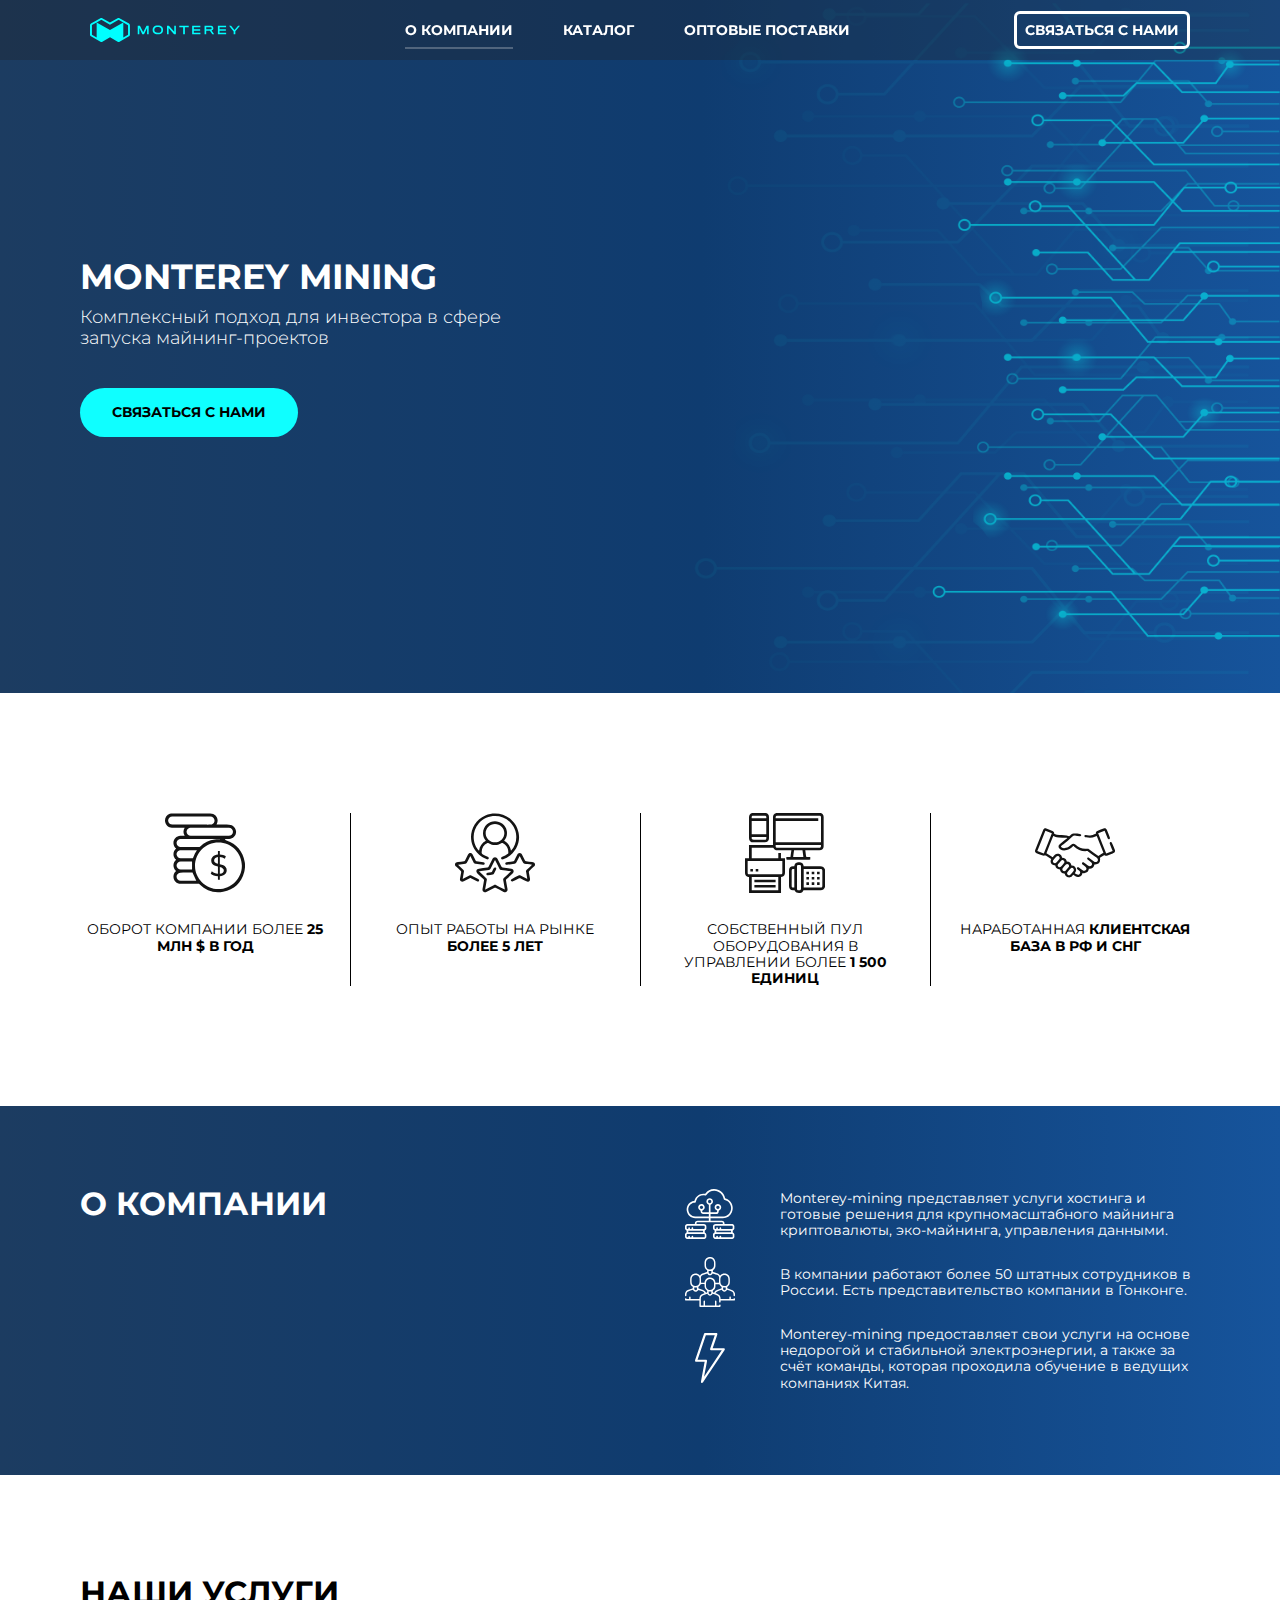
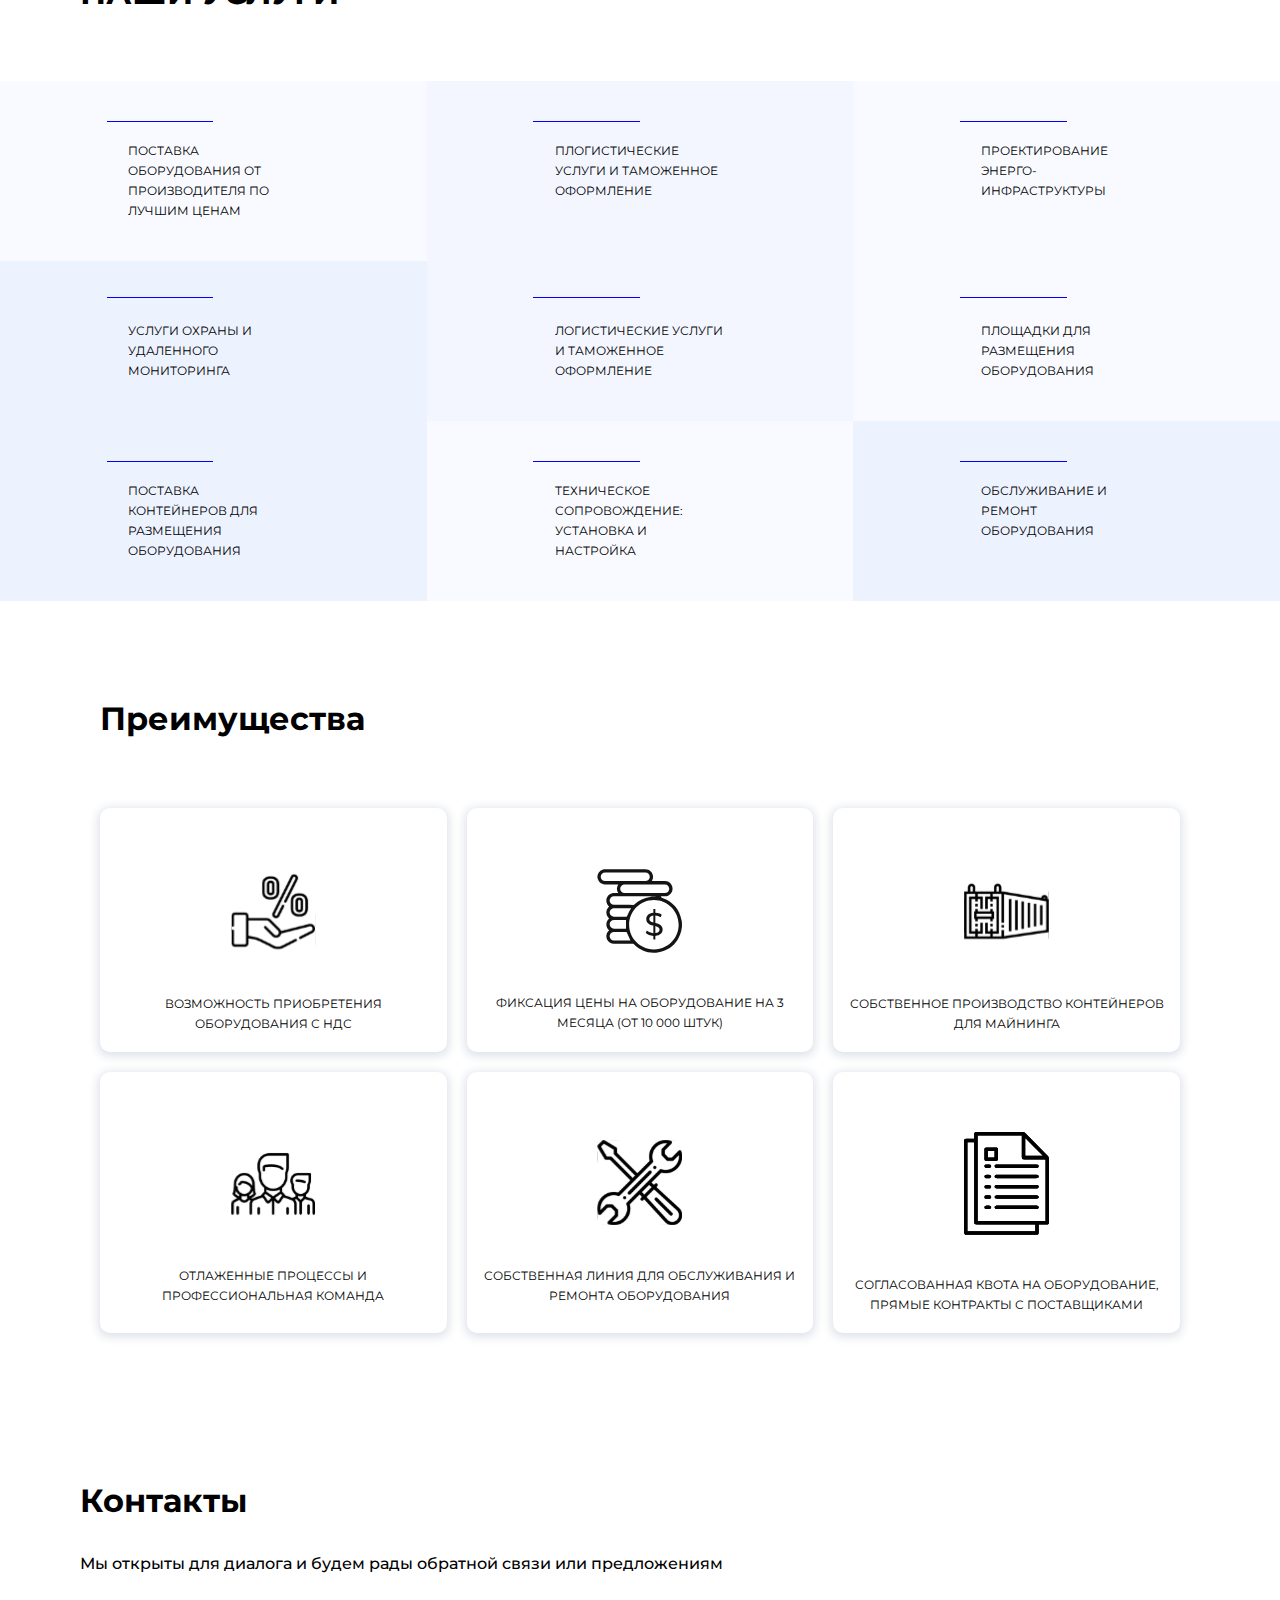
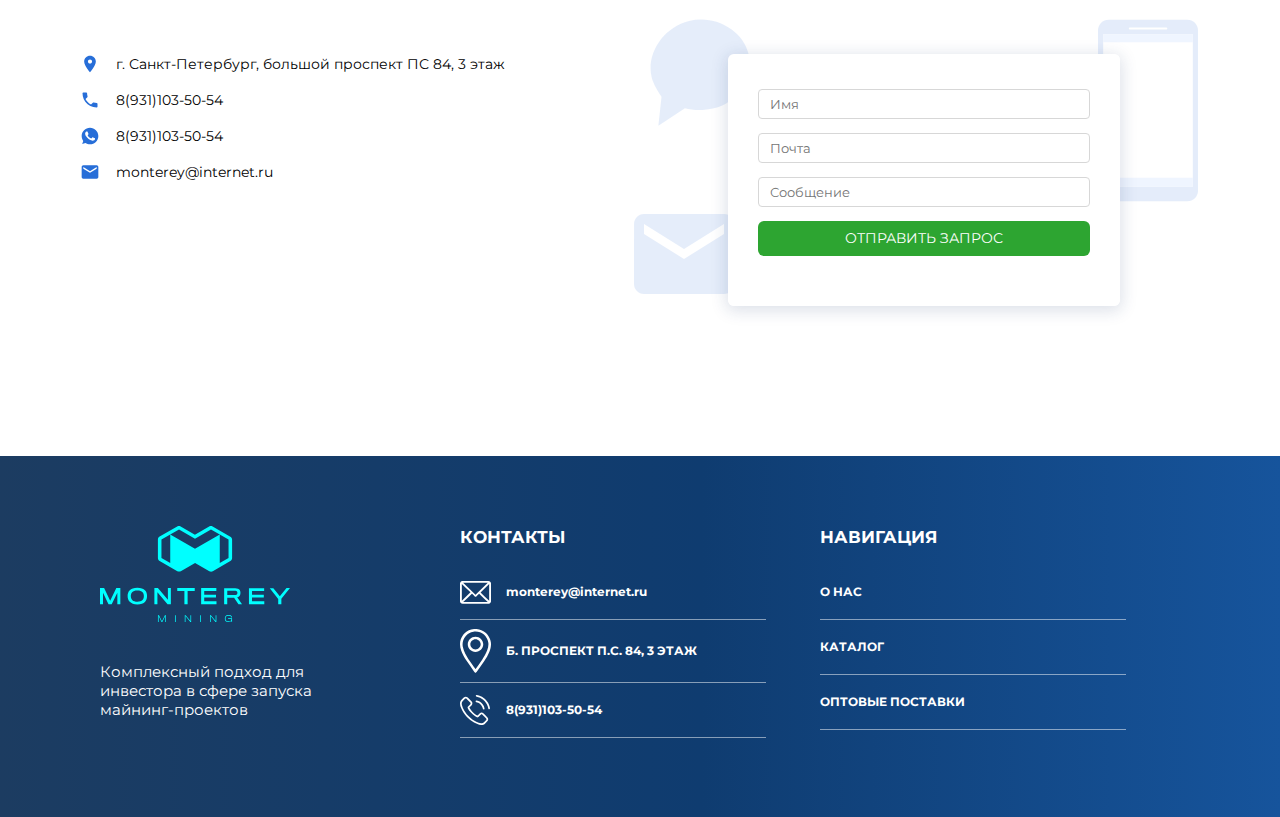
==== index.html @ 7119ea5c "little fix" ====
<!DOCTYPE html>
<html lang="ru">
<head>
   <meta charset="UTF-8">
   <meta http-equiv="X-UA-Compatible" content="IE=edge">
   <meta name="viewport" content="width=device-width, initial-scale=1.0">
   <link rel="apple-touch-icon" sizes="180x180" href="/apple-touch-icon.png">
   <link rel="icon" type="image/png" sizes="32x32" href="/favicon-32x32.png">
   <link rel="icon" type="image/png" sizes="16x16" href="/favicon-16x16.png">
   <link rel="manifest" href="/site.webmanifest">
   <link rel="mask-icon" href="/safari-pinned-tab.svg" color="#5bbad5">
   <meta name="msapplication-TileColor" content="#da532c">
   <meta name="theme-color" content="#ffffff">
   <link rel="stylesheet" href="pages/home.css">
   <title>Home</title>
</head>
<body class="root">
   <header class="header">
      <img src="images/header__logo.svg" alt="logo" class="header__logo">
      <nav class="header__nav">
         <ul class="header__list">   
            <li class="header__list-item">
               <a href="index.html" class="header__link header__link_active">О КОМПАНИИ</a>
            </li>
            <li class="header__list-item">
               <a href="shop.html" class="header__link">КАТАЛОГ</a>
            </li>
            <li class="header__list-item">
               <a href="opt.html" class="header__link">ОПТОВЫЕ ПОСТАВКИ</a>
            </li>
            <!-- <a href="" id="menu" class="icon">
               <img src="images/burger.svg" alt="Иконка меню">
            </a> -->
         </ul>
      </nav>
      <div class="menu__icon">
         <span></span>
      </div>
      <button class="header__contact" id="contact">СВЯЗАТЬСЯ С НАМИ</button>
   </header>
   <main class="content">
      <section class="intro">
         <div class="intro__content">
            <h1 class="intro__title">
               MONTEREY MINING
            </h1>
            <h2 class="intro__subtitle">
               Комплексный подход для инвестора в сфере запуска майнинг-проектов
            </h2>
            <button class="intro__contact" id="contact">
               СВЯЗАТЬСЯ С НАМИ
            </button>
         </div>
         <img src="images/visual.png" alt="visual" class="intro__aside">
      </section>

      <section class="advantage">
         <div class="advantage__cards">
            <div class="advantage__card">
               <img src="images/firstadv.svg" alt="Card" class="advantage__card-icon">
               <p class="advantage__card-text">
                  ОБОРОТ КОМПАНИИ БОЛЕЕ <span>25 МЛН $ В ГОД</span>
               </p>
            </div>

            <div class="advantage__card">
               <img src="images/2adv.svg" alt="Card" class="advantage__card-icon">
               <p class="advantage__card-text">
                  ОПЫТ РАБОТЫ НА РЫНКЕ <span>БОЛЕЕ 5 ЛЕТ</span>
               </p>
            </div>

            <div class="advantage__card">
               <img src="images/3adv.svg" alt="Card" class="advantage__card-icon">
               <p class="advantage__card-text">
                  СОБСТВЕННЫЙ ПУЛ ОБОРУДОВАНИЯ В
                  УПРАВЛЕНИИ БОЛЕЕ <span>1 500 ЕДИНИЦ</span>
               </p>
            </div>

            <div class="advantage__card">
               <img src="images/4adv.svg" alt="Card" class="advantage__card-icon">
               <p class="advantage__card-text">
                  НАРАБОТАННАЯ <span>КЛИЕНТСКАЯ БАЗА В РФ И СНГ</span>
               </p>
            </div>
            
         </div>
      </section>

      <section class="about about_home">
         <h2 class="section__title">
            О КОМПАНИИ
         </h2>
         <div class="section__container">
            <div class="section__container-item">
               <img src="images/about1.svg" alt="Icon" class="section__icon">
               <p class="section__text">
                  Monterey-mining представляет услуги хостинга и готовые решения для крупномасштабного майнинга криптовалюты,
                  эко-майнинга,  управления данными.
               </p>
            </div>

            <div class="section__container-item">
               <img src="images/about2.svg" alt="Icon" class="section__icon">
               <p class="section__text">
                  В компании работают более 50 штатных сотрудников в России. Есть представительство компании в Гонконге.
               </p>
            </div>

            <div class="section__container-item">
               <img src="images/about3.svg" alt="Icon" class="section__icon">
               <p class="section__text">
                  Monterey-mining предоставляет свои услуги на основе недорогой и стабильной электроэнергии, а также за счёт команды,
                  которая проходила обучение в ведущих компаниях Китая.
               </p>
            </div>
         </div>
      </section>

      <section class="service">
         <h2 class="section__title">
            НАШИ УСЛУГИ
         </h2>
         <div class="service__cards">
            <div class="service__card font1">
               <div class="service__border"></div>
               <p class="service__card-text">
                  поставка оборудования от производителя по лучшим ценам
               </p>
            </div>
            <div class="service__card font3">
               <div class="service__border"></div>
               <p class="service__card-text">
                  плогистические услуги и таможенное оформление
               </p>
            </div>
            <div class="service__card font1">
               <div class="service__border"></div>
               <p class="service__card-text">
                  проектирование энерго-инфраструктуры
               </p>
            </div>
            <div class="service__card font2">
               <div class="service__border"></div>
               <p class="service__card-text">
                  услуги охраны и удаленного мониторинга
               </p>
            </div>
            <div class="service__card font3">
               <div class="service__border"></div>
               <p class="service__card-text">
                  логистические услуги и таможенное оформление
               </p>
            </div>
            <div class="service__card font1">
               <div class="service__border"></div>
               <p class="service__card-text">
                  площадки для размещения оборудования
               </p>
            </div>
            <div class="service__card font2">
               <div class="service__border"></div>
               <p class="service__card-text">
                  поставка контейнеров для размещения оборудования
               </p>
            </div>
            <div class="service__card font1">
               <div class="service__border"></div>
               <p class="service__card-text">
                  техническое сопровождение: установка и настройка
               </p>
            </div>
            <div class="service__card font2 service__card_none">
               <div class="service__border"></div>
               <p class="service__card-text">
                  обслуживание и ремонт оборудования
               </p>
            </div>
         </div>
      </section>

      <section class="adv">
         <h2 class="section__title">Преимущества</h2>
         <div class="adv__cards">
            <div class="adv__card">
               <img src="images/adv1.svg" alt="icon" class="adv__icon">
               <p class="adv__text">
                  ВОЗМОЖНОСТЬ ПРИОБРЕТЕНИЯ ОБОРУДОВАНИЯ С НДС
               </p>
            </div>

            <div class="adv__card">
               <img src="images/adv2.svg" alt="icon" class="adv__icon">
               <p class="adv__text">
                  ФИКСАЦИЯ ЦЕНЫ НА ОБОРУДОВАНИЕ НА 3 МЕСЯЦА (ОТ 10 000 ШТУК)
               </p>
            </div>

            <div class="adv__card">
               <img src="images/adv3.svg" alt="icon" class="adv__icon">
               <p class="adv__text">
                  СОБСТВЕННОЕ ПРОИЗВОДСТВО КОНТЕЙНЕРОВ ДЛЯ МАЙНИНГА
               </p>
            </div>

            <div class="adv__card">
               <img src="images/adv4.svg" alt="icon" class="adv__icon">
               <p class="adv__text">
                  ОТЛАЖЕННЫЕ ПРОЦЕССЫ И ПРОФЕССИОНАЛЬНАЯ КОМАНДА
               </p>
            </div>

            <div class="adv__card">
               <img src="images/adv5.svg" alt="icon" class="adv__icon">
               <p class="adv__text">
                  СОБСТВЕННАЯ ЛИНИЯ ДЛЯ ОБСЛУЖИВАНИЯ И РЕМОНТА ОБОРУДОВАНИЯ
               </p>
            </div>

            <div class="adv__card">
               <img src="images/adv6.svg" alt="icon" class="adv__icon">
               <p class="adv__text">
                  СОГЛАСОВАННАЯ КВОТА НА ОБОРУДОВАНИЕ, ПРЯМЫЕ КОНТРАКТЫ С ПОСТАВЩИКАМИ
               </p>
            </div>
         </div>
      </section>

      <section class="contacts">
         <h2 class="section__title">
            Контакты
         </h2>
         <h3 class="contacts__subtitle">
            Мы открыты для диалога и будем рады обратной связи или предложениям
         </h3>
         <div class="contacts__container">
            <ul class="contacts__list">
               <li class="contacts__list-item">
                  <img src="images/location.svg" alt="icon" class="contacts__icon">
                  <p class="contacts__contact">
                     г. Санкт-Петербург, большой проспект ПС 84, 3 этаж
                  </p>
               </li>

               <li class="contacts__list-item">
                  <img src="images/phone.svg" alt="icon" class="contacts__icon">
                  <p class="contacts__contact" type="phone">
                     8(931)103-50-54
                  </p>
               </li>

               <li class="contacts__list-item">
                  <img src="images/wtsp.svg" alt="icon" class="contacts__icon">
                  <p class="contacts__contact">
                     8(931)103-50-54
                  </p>
               </li>

               <li class="contacts__list-item">
                  <img src="images/email.svg" alt="icon" class="contacts__icon">
                  <p class="contacts__contact">
                     monterey@internet.ru
                  </p>
               </li>
               
            </ul>

            <div class="contacts__form-container">
               <img src="images/form1.svg" alt="icon" class="contacts__icon-1">
               <img src="images/form2.svg" alt="icon" class="contacts__icon-2">
               <img src="images/form3.svg" alt="icon" class="contacts__icon-3">
               <form class="contacts__form" name="sendinfo" validate>
                  <fieldset class="contacts__form-set">
                     <input type="text" class="contacts__text-area" id="name-input" name="inputName" placeholder="Имя" minlength="2" maxlength="30" required>
                     <input type="email" class="contacts__text-area" id="email-input" name="inputEmail" placeholder="Почта" required>
                     <input type="text" class="contacts__text-area contacts__text-area_message" id="message-input" name="inputMessage" placeholder="Сообщение">
                     <button type="submit" class="contacts__submit">ОТПРАВИТЬ ЗАПРОС</button>
                  </fieldset>
               </form>
            </div>
         </div>
      </section>

      <footer class="footer">
         <div class="footer__about">
            <img src="images/footer__logo.svg" alt="Logo" class="footer__logo">
            <img src="images/footer__logo_mobile.svg" alt="Logo" class="footer__mobile">
            <h2 class="footer__title">
               Комплексный подход для инвестора в сфере запуска майнинг-проектов
            </h2>
         </div>
         <div class="footer__item footer__item_contact">
            <h3 class="footer__subtitle">КОНТАКТЫ</h3>
            <ul class="footer__list">
               <li class="footer__list-item">
                  <img src="images/footer__mail.svg" alt="" class="footer__icon">
                  <a type="mail" class="footer__text">monterey@internet.ru</a>
               </li>

               <li class="footer__list-item">
                  <img src="images/footer__location.svg" alt="" class="footer__icon">
                  <p class="footer__text">Б. ПРОСПЕКТ П.С. 84, 3 ЭТАЖ
                  </p>
               </li>

               <li class="footer__list-item">
                  <img src="images/footer__phone.svg" alt="" class="footer__icon">
                  <a type="phone" class="footer__text">8(931)103-50-54</a>
               </li>
            </ul>
         </div>
         <div class="footer__item footer__item_nav">
            <h3 class="footer__subtitle">НАВИГАЦИЯ</h3>
            <ul class="footer__list">
               <li class="footer__list-item">
                  <a href="index.html" class="footer__text">
                     О НАС
                  </a>
               </li>

               <li class="footer__list-item">
                  <a href="shop.html" class="footer__text">
                     КАТАЛОГ
                  </a>
               </li>

               <li class="footer__list-item">
                  <a href="opt.html" class="footer__text">
                     ОПТОВЫЕ ПОСТАВКИ
                  </a>
               </li>
            </ul>
         </div>
      </footer>
      <div class="popup">
         <div class="popup__outer">
            <div class="popup__inner">
               <button type="button" class="popup__close"></button>
               <form class="contacts__form" name="sendinfo" validate>
                  <fieldset class="contacts__form-set">
                     <input type="text" class="contacts__text-area" id="name-input" name="inputName" placeholder="Имя" minlength="2" maxlength="30" required>
                     <input type="email" class="contacts__text-area" id="email-input" name="inputEmail" placeholder="Почта" required>
                     <input type="text" class="contacts__text-area contacts__text-area_message" id="message-input" name="inputMessage" placeholder="Сообщение">
                     <button type="submit" class="contacts__submit">ОТПРАВИТЬ ЗАПРОС</button>
                  </fieldset>
               </form>
            </div>
         </div>
      </div>
   </main>
   <script src="script/script.js"></script>
</body>
</html>
---- pages/home.css ----
@import url(../vendor/Normalize.css);

@import url(../blocks/root/root.css);

.header {
   min-width: 100%;
   display: flex;
   justify-content: space-between;
   align-items: center;
   box-sizing: border-box;
   padding: 0 120px;
   position: fixed;
   height: 80px;
   background: rgb(33, 33, 33, 30%);
   z-index: 5000;
}

@media screen and (max-width: 1280px) {
   .header {
      padding: 0 90px;
      height: 60px;
   }
}

@media screen and (max-width: 1024px) {
   .header {
      padding: 0 50px;
   }
}

@media screen and (max-width: 768px) {
   .header {
      padding: 0 30px;
   }
}

.header__logo {
   width: 190px;
}

@media screen and (max-width: 1280px) {
   .header__logo {
      width: 150px;
   }
}

.menu__icon{
   
   display: none;
}

.header__nav {
   display: flex;
   justify-content: flex-end;
}


.header__list {
   display: flex;
   justify-content: space-between;
   align-items: center;
   margin: 0;
   padding: 0;
}

.header__list-item {
   list-style: none;
   margin-right: 50px;
   font-weight: bold;
   font-size: 16px;
}

@media screen and (max-width: 1280px) {
   .header__list-item {
      font-size: 14px;
   }
}

@media screen and (max-width: 1024px) {
   .header__list-item {
      font-size: 12px;
   }
}

@media screen and (max-width: 768px) {
   .header__list-item {
      font-size: 11px;
   }
}

.header__list-item:last-child {
   margin: 0;
}

.header__link {
   text-decoration: none;
   color: rgb(255, 255, 255);
   padding-bottom: 8px;
   transition: opacity .3s linear;
}

.header__link:hover {
   opacity: .7;
}

.header__link_active {
   border-bottom: 2px solid rgba(220, 220, 221, 0.3);
}

.header__contact {
   margin: 0;
   box-sizing: border-box;
   padding: 10px;
   border-radius: 6px;
   border: 3px solid #ffffff;
   background-color: transparent;
   cursor: pointer;
   color: white;
   font-weight: bold;
   font-size: 16px;
   transition: opacity .3s linear;
}

.header__contact:hover {
   opacity: .7;
}

@media screen and (max-width: 1280px) {
   .header__contact {
      font-size: 14px;
      padding: 8px;
   }
}

@media screen and (max-width: 1024px) {
   .header__contact {
      font-size: 12px;
   }
}

@media screen and (max-width: 768px) {
   .header__contact {
      font-size: 11px;
      padding: 6px;
   }
}

.icon {
   display: none;
   transition: opacity .3s linear;
}

.icon:hover {
   opacity: .7;
}

@media screen and (max-width: 900px) {
   .header__logo {
      margin-left: 30px;
   }

   .header__nav {
      justify-content: center;
      align-items: center;
   }

   .menu__icon{
      z-index: 10;
      display: block;
      position: relative;
      width: 30px;
      height: 18px;
      cursor: pointer;
      margin-right: 30px;
   }

   .menu__icon span,
   .menu__icon::before,
   .menu__icon::after {
      left: 0;
      position: absolute;
      height: 10%;
      width: 100%;
      transition: all 0.3s ease 0s;
      background-color: #fff; 
   } 

   .menu__icon::before,
   .menu__icon::after {
      content: "";
   }

   .menu__icon::before {
      top: 0;
   }

   .menu__icon::after {
      bottom: 0;
   }

   .menu__icon span {
      top: 50%;
      transform: scale(1) translate(0px, -50%);
   }

   .menu__icon._active span {
      transform: scale(0) translate(0px, -50%);
   }

   .menu__icon._active::before {
      top: 50%;
      transform: rotate(-45deg) translate(0px, -50%);
   }

   .menu__icon._active::after {
      bottom: 50%;
      transform: rotate(45deg) translate(0px, 50%);
   }

   .header__contact {
      display: none;
   }

   .header {
      padding: 0;
   }

   .header__nav {
      box-sizing: border-box;
      position: fixed;
      width: 100%;
      top: 0;
      left: 0;
      max-height: 100%;
      background-color:rgba(80, 80, 80, 0.5);
      padding: 30px 30px 30px 30px;
      left: -100%;
      transition: left .3s ease 0s;
      overflow: auto;
   }

   .header__nav._active {
      left: 0;
   }

   .header__list {
      flex-direction: column;
      margin-top: 20px;
   }

   .header__list-item {
      margin: 0 0 30px 0;
   }

   .header__list-item:last-child {
      margin: 0;
   }

   .header__link {
      font-size: 19px;
   }


}

/* @media screen and (max-width: 900px) {
   .header__list-item {
      display: none;
   }

   .icon {
      display: block;
      position: fixed;
      right: 30px;
   }

   .header__nav {
      order: 3;
   }

   .header__contact {
      display: none;
   }

   .header {
      background-color: transparent;
      height: 160px;
      position: absolute;
   }

} */

/* BLOCK INTRO */


.intro {
   background: linear-gradient(90deg, #1C3C61 0%, #0F3C70 54.81%, #16549C 100%);
   
}

.content {
   color: white;
}

.intro { 
   display: flex;
   flex-direction: row;
   justify-content: space-between;
   box-sizing: border-box;
   padding-left: 120px;
   align-items: center;
}

.intro__content {
   width: 70vw;
}

.intro__title {
   margin: 0 0 20px 0;
   font-size: 50px;
   font-weight: bold;
}

.intro__subtitle {
   margin: 0 0 60px 0;
   font-size: 25px;
   font-weight: 300;
}

.intro__aside {
   object-fit: cover;
   max-height: 100%;
   max-width: 60%;
}

.intro__contact {
   margin: 0;
   box-sizing: border-box;
   padding: 25px 50px;
   border-radius: 50px;
   border: none;
   background-color: #0fffff;
   cursor: pointer;
   color: black;
   font-weight: bold;
   font-size: 20px;
   transition: opacity .3s linear;
}

.intro__contact:hover {
   opacity: .7;
}

@media screen and (max-width: 1280px) {
   .intro__contact {
      font-size: 14px;
      padding: 8px;
   }
}

@media screen and (max-width: 1024px) {
   .intro__contact {
      font-size: 12px;
   }
}

@media screen and (max-width: 768px) {
   .intro__contact {
      font-size: 11px;
      padding: 6px;
   }
}

@media screen and (max-width: 1280px) {
   .intro {
      padding-left: 80px;
   } 

   .intro__title {
      font-size: 35px;
      margin-bottom: 10px;
   }

   .intro__subtitle {
      font-size: 18px;
      margin-bottom: 40px;
   }

   .intro__contact {
      font-size: 14px;
      padding: 16px 32px;
   }
}

@media screen and (max-width: 1024px) {
   .intro {
      padding-left: 60px;
   } 

   .intro__title {
      font-size: 24px;
      margin-bottom: 10px;
   }

   .intro__subtitle {
      font-size: 12px;
      margin-bottom: 25px;
   }

   .intro__contact {
      font-size: 11px;
      padding: 12px 24px;
   }
}

@media screen and (max-width: 768px) {
   .intro {
      padding-left: 30px;
      height: 700px;
   } 

   .intro__title {
      font-size: 40px;
      margin-bottom: 19px;
   }

   .intro__subtitle {
      margin-bottom: 40px;
   }

   .intro__aside {
      height: 700px;
      overflow: hidden;
   }
}


/* BLOCK ADVANTAGES */



.advantage {
   box-sizing: border-box;
   padding: 200px 120px;
   display: flex;
   justify-content: center;
   align-items: center;
}

@media screen and (max-width: 1280px) {
   .advantage {
      padding: 120px 60px;
   }
}

@media screen and (max-width: 1024px) {
   .advantage {
      padding: 80px 40px;
   }
}

@media screen and (max-width: 768px) {
   .advantage {
      padding: 50px 25px;
   }
}

.advantage__cards {
   display: grid;
   grid-template-columns: 25% 25% 25% 25%;
   min-width: 100%;
}

@media screen and (max-width: 768px) {
   .advantage__cards {
      grid-template-columns: 50% 50%;
      grid-row-gap: 40px;
   }
}

.advantage__card {
   width: 100%;
   display: flex;
   flex-direction: column;
   align-items: center;
   border-right: 1px solid black;

}

.advantage__card:last-child {
   border: none;
}

@media screen and (max-width: 768px) {
   .advantage__card:nth-child(even) {
      border-right: none;
   }
}

.advantage__card-icon {
   width: 100px;
   height: 100px;
}

@media screen and (max-width: 1280px) {
   .advantage__card-icon {
      width: 80px;
      height: 80px;
   }
}

@media screen and (max-width: 768px) {
   .advantage__card-icon {
      width: 60px;
      height: 60px;
   }
}

.advantage__card-text {
   font-size: 16px;
   margin: 40px 0 0;
   color: black;
   text-align: center;
   max-width: 85%;
}

@media screen and (max-width: 1280px) {
   .advantage__card-text {
      font-size: 14px;
      margin: 28px 0 0;
   }
}

@media screen and (max-width: 768px) {
   .advantage__card-text {
      font-size: 10px;
      margin: 12px 0 0;
   }
}

.advantage__card-text span {
   font-weight: bold;
}



/* About block */



.about {
   min-width: 100%;
   box-sizing: border-box;
   padding: 100px 120px;
   display: flex;
   justify-content: space-between;
   flex-direction: row;
}

.about_home {
   background: linear-gradient(90deg, #1C3C61 0%, #0F3C70 54.81%, #16549C 100%);
}

.section__title {
   margin: 10px 0 0;
   font-size: 40px;
   max-width: 40%;
}

.section__container {
   max-width: 50%;
}

.section__container-item {
   display: flex;
   flex-direction: row;
   justify-content: space-between;
   align-items: center;
}

.section__icon {
   object-fit: contain;
   margin: 0 auto;
}

.section__text {
   max-width: 80%;
   font-size: 20px;
   font-weight: 400;
}


@media screen and (max-width: 1280px) {
   .section__icon {
      height: 50px;
   }
   
   .section__text {
      max-width: 75%;
      font-size: 14px;
   }

   .section__title {
      font-size: 32px;
   }

   .about {
      padding: 70px 80px;   
   }
}

@media screen and (max-width: 1024px) {
   .section__icon {
      height: 32px;
   }
   
   .section__text {
      max-width: 82%;
      font-size: 12px;
   }

   .section__title {
      font-size: 24px;
   }

   .about {
      padding: 60px 40px;   
   }
}

@media screen and (max-width: 768px) {
   .section__container {
      min-width: 100%;
   }

   .section__icon {
      display: none;
   }
   
   .section__text {
      font-size: 12px;
      min-width: 100%;
      margin-top: 15px;
   }

   .section__title {
      font-size: 24px;
      margin: 0;
      max-width: 100%;
   }

   .about {
      padding: 34px;
      display: flex;
      justify-content: center;
      flex-direction: column;
   }
}

/* SERVICE */

.service {
   min-width: 100%;
   color: black;
   margin: 120px 0;
}

@media screen and (max-width: 1280px) {
   .service {
      margin: 100px 0;
   }
}

@media screen and (max-width: 1024px) {
   .service {
      margin: 80px 0;
   }
}

@media screen and (max-width: 768px) {
   .service {
      margin: 60px 0;
   }
}

.service .section__title {
   margin-left: 120px;
}

@media screen and (max-width: 1280px) {
   .service .section__title {
      margin-left: 80px;
   }
}

@media screen and (max-width: 1024px) {
   .service .section__title {
      margin-left: 40px;
   }
}
@media screen and (max-width: 768px) {
   .service .section__title {
      margin-left: 34px;
   }
}

.service__cards {
   margin-top: 70px;
   min-width: 100%;
   display: grid;
   grid-template-columns: 1fr 1fr 1fr;
}

@media screen and (max-width: 1024px) {
   .service__cards {
      grid-template-columns: 1fr 1fr;
      margin-top: 50px;
   }
}

@media screen and (max-width: 768px) {
   .service__cards {
      margin-top: 30px;
   }
}

.service__card {
   display: flex;
   justify-content: center;
   position: relative;
   min-width: 100%;
   padding: 80px 0 40px;
}

@media screen and (max-width: 1024px) {
   .service__card_none {
      display: none;
   }

   .service__card {
      padding-top: 40px;
   }
}

@media screen and (max-width: 1280px) {
   .service__card {
      padding-top: 60px;
   }
}

.service__border {
   background-color: blue;
   position: absolute;
   top: 22%;
   left: 25%;
   height: 1px;
   width: 25%;
}

@media screen and (max-width: 768px) {
   .service__border {
      left: 10%;
   }
}

.service__card-text {
   max-width: 40%;
   margin: 0;
   font-size: 17px;
   line-height: 26px;
   text-transform: uppercase;
}

@media screen and (max-width: 1280px) {
   .service__card-text {
      font-size: 12px;
      line-height: 20px;
   }
}

@media screen and (max-width: 1024px) {
   .service__card-text {
      font-size: 13px;
   }
}

@media screen and (max-width: 768px) {
   .service__card-text {
      font-size: 11px;
      line-height: 14px;
      max-width: 70%;
   }
}

.font1 {
   background: rgba(189, 208, 255, 0.1);
}

.font2 {
   background: rgba(82, 130, 255, 0.1);
}

.font3 {
   background: rgba(134, 168, 255, 0.1);
}

/* adv2 */

.adv {
   box-sizing: border-box;
   min-width: 100%;
   padding: 0 120px;
   color: black;
}

.adv__cards {
   min-width: 100%;
   display: grid;
   grid-template-columns: 1fr 1fr 1fr 1fr 1fr 1fr;
   grid-column-gap: 20px;
   margin-top: 70px;
}

.adv__card {
   min-width: 100%;
   display: flex;
   justify-content: center;
   align-items: center;
   flex-direction: column;
   background: #FFFFFF;
   box-shadow: 0px 2px 10px 1.3px rgba(29, 51, 107, 0.15);
   border-radius: 10px;
   box-sizing: border-box;
   padding: 0 12px;
}

.adv__icon {
   object-fit: cover;
   width: 77px;
   margin-top: 60px;
}

.adv__text {
   text-align: center;
   margin: 40px 0 18px;
   font-size: 10px;
   font-weight: 400;
   line-height: 17px;
}

@media screen and (max-width: 1280px) {
   .adv {
      padding: 0 100px;
   }
   
   .adv__cards {
      grid-template-columns: 1fr 1fr 1fr;
      grid-gap: 20px;
   }
   
   .adv__card {
      padding: 0 12px;
   }
   
   .adv__icon {
      width: 85px;
      margin-top: 60px;
   }
   
   .adv__text {
      margin: 40px 0 18px;
      font-size: 12px;
      line-height: 20px;
   }
}

@media screen and (max-width: 1024px) {
   .adv {
      padding: 0 80px;
   }
   
   .adv__cards {
      grid-template-columns: 1fr 1fr 1fr;
      grid-column-gap: 20px;
      margin-top: 40px;
   }
   
   .adv__card {
      padding: 0 12px;
   }
   
   .adv__icon {
      width: 64px;
      margin-top: 60px;
   }
   
   .adv__text {
      margin: 40px 0 18px;
      font-size: 11px;
      line-height: 14px;
   }
}

@media screen and (max-width: 768px) {
   .adv {
      padding: 0 30px;
   }
   
   .adv__cards {
      grid-template-columns: 1fr 1fr;
      grid-column-gap: 8px;
      margin-top: 35px;
   }
   
   .adv__card {
      padding: 0 4px;
   }
   
   .adv__icon {
      width: 50px;
      margin-top: 30px;
   }
   
   .adv__text {
      margin: 20px 0 18px;
      font-size: 9px;
      line-height: 15px;
      max-width: 90%;
   }
}

/* CONTACTS */

.contacts {
   color: black;
   box-sizing: border-box;
   padding: 0 120px;
   margin-top: 150px;
   max-width: 100%;
   margin-bottom: 170px;
}

.contacts .section__title {
   margin: 0 0 50px;
}

.contacts__subtitle {
   margin: 0 0 120px;
   font-weight: 500;
   font-size: 24px;
   line-height: 29px;
}

.contacts__container {
   display: flex;
   justify-content: space-between;
   align-items: flex-start;
   flex-direction: row;
}

.contacts__list {
   margin: 0;
   padding: 0;
   display: flex;
   justify-content: center;
   align-items: flex-start;
   flex-direction: column;
   min-width: 55%;
}

.contacts__list-item {
   display: flex;
   justify-content: start;
   align-items: center;
   margin-bottom: 24px;
}

.contacts__list-item:last-child {
   margin-bottom: 0;
}

.contacts__icon {
   
}

.contacts__contact {
   margin: 0 0 0 16px;
   font-weight: 400;
   font-size: 20px;
   line-height: 24px;
}

.contacts__form-container {
   min-width: 35%;
   position: relative;
   margin-right: 100px;
}

.contacts__form {

}

.contacts__form-set {
   min-width: 30%;
   display: flex;
   justify-content: space-between;
   align-items: center;
   flex-direction: column;
   margin: 0;
   box-sizing: border-box;
   padding: 50px 40px 70px;
   background: #FFFFFF;
   box-shadow: 0px 3px 16px 2px rgba(29, 51, 107, 0.15);
   border-radius: 6px;
   border: none;
}

.contacts__text-area {
   margin: 0 0 20px;
   box-sizing: border-box;
   padding: 10px 16px;
   background-color: transparent;
   border: 1px solid rgba(215, 215, 215, 1);
   border-radius: 4px;
   font-weight: 400;
   font-size: 14px;
   line-height: 19px;
   min-width: 100%;
   color: rgba(169, 169, 169, 1);
}

.contacts__text-area_message {
   padding-bottom: 10%;
}

.contacts__submit {
   display: block;
   width: 100%;
   margin: 0;
   padding: 14px 0;
   background: #2DA531;
   border-radius: 6px;
   border: none;
   cursor: pointer;
   color: white;
   transition: opacity .3s linear;
   font-size: 18px;
   line-height: 22px;
}

.contacts__submit:hover {
   opacity: .7;
}

.contacts__icon-1 {
   position: absolute;
   top: -14%;
   left: -20%;
   z-index: -1;
}

.contacts__icon-2 {
   position: absolute;
   bottom: 5%;
   left: -24%;
   z-index: -1;
}

.contacts__icon-3 {
   position: absolute;
   top: -14%;
   right: -20%;
   z-index: -1;
   object-fit: cover;
}

@media screen and (max-width: 1280px) {
   .contacts {
      padding: 0 80px;
      margin-bottom: 150px;
   }
   
   .contacts .section__title {
      margin: 0 0 35px;
   }
   
   .contacts__subtitle {
      margin: 0 0 80px;
      font-size: 16px;
      line-height: 20px;
   }
   
   .contacts__container {
      display: flex;
      justify-content: space-between;
      align-items: flex-start;
      flex-direction: row;
   }
   
   .contacts__list {
      min-width: 55%;
   }
   
   .contacts__list-item {
      display: flex;
      justify-content: start;
      align-items: center;
      margin-bottom: 16px;
   }
   
   .contacts__icon {
      width: 20px;
   }
   
   .contacts__contact {
      margin: 0 0 0 16px;
      font-size: 14px;
      line-height: 17px;
   }
   
   .contacts__form-container {
      min-width: 35%;
      position: relative;
      margin-right: 80px;
   }
   
   .contacts__form-set {
      min-width: 30%;
      padding: 35px 30px 50px;
   }
   
   .contacts__text-area {
      margin: 0 0 14px;
      padding: 6px 11px;
      font-size: 13px;
      line-height: 16px;
   }

   
   .contacts__submit {
      padding: 9px 0;
      font-size: 14px;
      line-height: 17px;
   }
   
   .contacts__icon-1 {
      width: 100px;
   }
   
   .contacts__icon-2 {
      width: 100px;
   }
   
   .contacts__icon-3 {
      width: 100px;
   }
}

@media screen and (max-width: 1024px) {
   .contacts {
      padding: 0 60px;
      margin-top: 120px;
      margin-bottom: 100px;
   }

   .contacts .section__title {
      margin-bottom: 27px;
   }
   
   .contacts__subtitle {
      margin: 0 0 120px;
      font-size: 14px;
      line-height: 16px;
   }
   
   .contacts__list {
      min-width: 55%;
   }
   
   .contacts__list-item {
      margin-bottom: 11px;
   }
   
   .contacts__icon {
      width: 14px;
   }
   
   .contacts__contact {
      font-size: 12px;
      line-height: 14px;
   }
   
   .contacts__form-container {
      min-width: 35%;
      position: relative;
      margin-right: 50px;
   }
   
   .contacts__form-set {
      min-width: 30%;
      padding: 28px 22px 40px;
   }

   .contact__form_popup {
      max-width: 500px;
   }

   @media screen and (max-width: 768px) {
      .contact__form_popup {
         
      }
   }
   
   .contacts__text-area {
      margin: 0 0 14px;
      padding: 4px 9px;
      font-size: 12px;
      line-height: 14px;
   }
   
   .contacts__submit {
      padding: 7px 0;
      font-size: 12px;
      line-height: 14px;
   }
   
   .contacts__icon-1 {
      width: 90px;
   }
   
   .contacts__icon-2 {
      width: 90px;
   }
   
   .contacts__icon-3 {
      width: 90px;
   }
}

@media screen and (max-width: 768px) {
   .contacts {
      box-sizing: border-box;
      padding: 0 30px;
      margin-top: 80px;
   }
   
   .contacts .section__title {
      margin: 0 0 35px;
   }
   
   .contacts__subtitle {
      margin: 0 0 40px;
      font-size: 13px;
      line-height: 17px;
   }
   
   .contacts__container {
      flex-direction: column;
   }
   
   .contacts__list {
      min-width: 100%;
      margin-bottom: 50px;
   }
   
   .contacts__list-item {
      display: flex;
      justify-content: start;
      align-items: center;
      margin-bottom: 16px;
   }
   
   .contacts__icon {
      width: 16px;
   }
   
   .contacts__contact {
      margin: 0 0 0 16px;
      font-size: 12px;
      line-height: 15px;
   }
   
   .contacts__form-container {
      min-width: 100%;
      position: relative;
      margin-right: 30px;
   }
   
   .contacts__form-set {
      min-width: 100%;
      padding: 35px 30px 50px;
   }
   
   .contacts__text-area {
      margin: 0 0 14px;
      padding: 6px 11px;
      font-size: 13px;
      line-height: 16px;
   }

   
   .contacts__submit {
      padding: 9px 0;
      font-size: 14px;
      line-height: 17px;
   }
   
   .contacts__icon-1 {
      width: 70px;
      left: -5%;
   }
   
   .contacts__icon-2 {
      width: 70px;
      left: -5%;
   }
   
   .contacts__icon-3 {
      width: 70px;
      right: -5%;
   }
}

/* footer */ 

.footer {
   box-sizing: border-box;
   padding: 85px 120px;
   min-width: 100%;
   display: grid;
   grid-template-columns: 1fr 1fr 1fr;
   background: linear-gradient(90deg, #1C3C61 0%, #0F3C70 54.81%, #16549C 100%);
}

.footer__about {
   display: flex;
   align-items: flex-start;
   flex-direction: column;
}

.footer__logo {
   display: block;
}

.footer__mobile {
   display: none;
}

.footer__title {
   font-size: 18px;
   font-weight: 400;
   line-height: 25px;
   max-width: 80%;
   margin: 40px 0 0 0;
}

.footer__item {
   display: flex;
   flex-direction: column;
}

.footer__subtitle {
   font-size: 28px;
   font-weight: 700;
   line-height: 36px;
   margin: 0;
}

.footer__list {
   list-style: none;
   display: flex;
   flex-direction: column;
   padding: 0;
   margin: 25px 0 0 0;
}

.footer__list-item {
   max-width: 90%;
   display: flex;
   flex-direction: row;
   justify-content: space-between;
   align-items: center;
   margin-bottom: 15px;
   padding-bottom: 15px;
   border-bottom: 1px solid rgba(255, 255, 255, 0.5);
}

.footer__icon {
   object-fit: cover;
   margin: 0 auto 0 0;
}

.footer__text {
   min-width: 85%;
   font-size: 14px;
   font-weight: 700;
   line-height: 36px;
   margin: 0;
   color: white;
   text-decoration: none;
}

@media screen and (max-width: 1280px) {
   .footer {
      padding: 70px 100px;  
   }

   .footer__logo {
      width: 190px;
   }

   .footer__title {
      font-size: 15px;
      line-height: 19px;
   }

   .footer__subtitle {
      font-size: 17px;
      line-height: 23px;
   }

   .footer__text {
      font-size: 12px;
   }

   .footer__list-item {
      margin-bottom: 9px;
      padding-bottom: 9px;
      max-width: 85%;
   }

   .footer__icon {
      width: 10%;
   }
}

@media screen and (max-width: 1024px) {
   .footer {
      padding: 40px 60px;  
   }

   .footer__logo {
      width: 160px;
   }

   .footer__title {
      font-size: 12px;
      line-height: 14px;
   }

   .footer__subtitle {
      font-size: 14px;
      line-height: 17px;
   }

   .footer__text {
      font-size: 11px;
   }

   .footer__list-item {
      margin-bottom: 7px;
      padding-bottom: 7px;
      max-width: 90%;
   }

   .footer__icon {
      width: 8%;
   }
}

@media screen and (max-width: 768px) {
   .footer {
      padding: 40px 50px;
      grid-template-columns: 1fr;
   }

   .footer__logo {
      display: none;
   }

   .footer__mobile {
      display: block;
   }   

   .footer__title {
      max-width: 100%;
      font-size: 12px;
      line-height: 17px;
   }

   .footer__subtitle {
      font-size: 14px;
      line-height: 17px;
   }

   .footer__text {
      font-size: 11px;
   }

   .footer__list-item {
      margin-bottom: 12px;
      padding-bottom: 12px;
      max-width: 90%;
   }

   .footer__icon {
      width: 7%;
   }

   .footer__item {
      max-width: 100%;
      margin-top: 50px;
   }
}

/***************** OPT OPT OPT *********************/

.about_opt {
   color: black;
   padding-bottom: 0;
   margin-top: 30px;
}

.section__text_opt {
   min-width: 100%;
}

/**************  SHOP SHOP SHOP ******************/

.stock {
   color: black;
   box-sizing: border-box;
   padding: 0 120px;
   margin-top: 100px;
}

.stock__cards {
   margin-top: 80px;
   display: grid;
   grid-template-columns: 1fr 1fr 1fr;
   grid-gap: 35px;
   min-width: 100%;
}

.stock__card {
   box-sizing: border-box;
   padding: 25px;
   display: flex;
   flex-direction: column;
   min-width: 100%;
   box-shadow: 0px 2px 20px 1.4px rgba(29, 51, 107, 0.1);
   border-radius: 12px;
}

.stock__image {
   object-fit: cover;
   width: 100%;
}

.stock__name {
   margin: 30px 0 0;
   font-size: 22px;
   font-weight: 400;
   line-height: 14px;
}

.stock__name-model {
   font-weight: 600;
}

.stock__props {
   list-style: none;
   padding: 0;
   margin: 40px 0 0;
}

.stock__props-item {
   display: flex;
   justify-content: flex-start;
   align-items: center;
   margin: 0 0 20px;
}

.stock__props-item:last-child {
   margin: 0;
}

.stock__props-text_bold {
   font-weight: 600;
   font-size: 14px;
   line-height: 18px;
   margin-right: 4px;
}

.stock__props-text {
   margin: 0;
   font-weight: 400;
   font-size: 14px;
   line-height: 18px;
}

.stock__button {
   width: 180px;
   color: white;
   margin-top: 36px;
   box-sizing: border-box;
   padding: 10px;
   cursor: pointer;
   background: linear-gradient(90.52deg, #234C7B 0.45%, #1E85B1 102.48%);
   border-radius: 6px;
   font-weight: bold;
   font-size: 16px;
   transition: opacity .3s linear;
   border: none;
}

.stock__button:hover {
   opacity: .7;
}

@media screen and (max-width: 1280px) {
   .stock {
      padding: 0 100px;
   }
   
   .stock__cards {
      margin-top: 60px;
      grid-template-columns: 1fr 1fr 1fr;
      grid-gap: 25px;
   }
   
   .stock__card {
      padding: 15px;
      border-radius: 10px;
   }
   
   .stock__name {
      display: flex;
      flex-direction: column;
      margin: 30px 0 0;
      font-size: 18px;
      line-height: 22px;
   }
   
   .stock__props {
      margin: 30px 0 0;
   }
   
   .stock__props-item {
      margin: 0 0 16px;
   }
   
   
   .stock__props-text_bold {
      font-size: 12px;
      line-height: 14px;
      margin-right: 3px;
   }
   
   .stock__props-text {
      font-size: 12px;
      line-height: 14px;
   }
   
   .stock__button {
      width: 140px;
      margin-top: 28px;
      padding: 8px;
      border-radius: 4px;
   }
}

@media screen and (max-width: 1024px) {
   .stock {
      padding: 0 60px;
   }
   
   .stock__cards {
      margin-top: 50px;
      grid-template-columns: 1fr 1fr;
      grid-gap: 20px;
   }
   
   .stock__card {
      padding: 15px;
      border-radius: 10px;
   }
   
   .stock__name {
      display: flex;
      flex-direction: column;
      margin: 30px 0 0;
      font-size: 22px;
      line-height: 25px;
   }
   
   .stock__props {
      margin: 30px 0 0;
   }
   
   .stock__props-item {
      margin: 0 0 16px;
   }
   
   
   .stock__props-text_bold {
      font-size: 15px;
      line-height: 18px;
      margin-right: 3px;
   }
   
   .stock__props-text {
      font-size: 15px;
      line-height: 18px;
   }
   
   .stock__button {
      width: 140px;
      margin-top: 28px;
      padding: 8px;
      border-radius: 4px;
   }
}

@media screen and (max-width: 768px) {
   .stock {
      padding: 15px;
   }
   
   .stock .section__title {
      margin-left: 15px;
   }
   
   .stock__cards {
      margin-top: 50px;
      grid-template-columns: 1fr 1fr;
      grid-gap: 12px;
   }
   
   .stock__card {
      padding: 8px;
      border-radius: 10px;
      justify-content: flex-start;
   }
   
   .stock__name {
      display: flex;
      flex-direction: column;
      margin: 20px 0 0;
      font-size: 16px;
      line-height: 20px;
   }
   
   .stock__props {
      margin: 20px 0 0;
   }
   
   .stock__props-item {
      margin: 0 0 8px;
      display: flex;
      flex-direction: column;
      align-items: flex-start;
      text-align: left;
   }
   
   
   .stock__props-text_bold {
      font-size: 10px;
      line-height: 13px;
      margin-right: 3px;
   }
   
   .stock__props-text {
      font-size: 11px;
      line-height: 13px;
   }
   
   .stock__button {
      font-size: 11px;
      width: 110px;
      margin-top: 28px;
      padding: 8px;
      border-radius: 4px;
   }
}

/************* POPUP POPUP POPUP *****************/

.popup {
   width: 100%;
   display: flex;
   justify-content: center;
   align-items: center;
   position: fixed;
   top: 0;
   left: 0;
   height: 100vh;
   background-color: rgb(53, 53, 53, .3);
   visibility: hidden;
   opacity: 0;
   transition: visibility 0s, opacity 0.5s linear;
}

.popup_opened {
   visibility: visible;
   opacity: 1;
   transition: visibility 0s, opacity 0.5s linear;
}

.popup__outer {
   width: 100%;
   display: flex;
   justify-content: center;
   align-items: center;
}

.popup__inner {
   width: 35%;
   position: relative;
}

@media screen and (max-width: 768px) {
   .popup__inner {
      width: 80%;
   }
}

.popup__close {
   position: absolute;
   z-index: 1000;
   width: 32px;
   height: 32px;
   right: -9%;
   top: -12%;
   transition: opacity .3s linear;
   background-color: transparent;
   border: none;
   padding: 0;
   background-image: url("../images/CloseIcon.svg");
   background-size: cover;
}

.popup__close:hover {
   opacity: .6;
   cursor: pointer;
}

@media screen and (max-width: 1280px) {
   .popup__close {
      width: 28px;
      height: 28px;
   }
}

@media screen and (max-width: 1024px) {
   .popup__close {
      width: 24px;
      height: 24px;
   }
}

@media screen and (max-width: 768px) {
   .popup__close {
      width: 20px;
      height: 20px;
   }
}
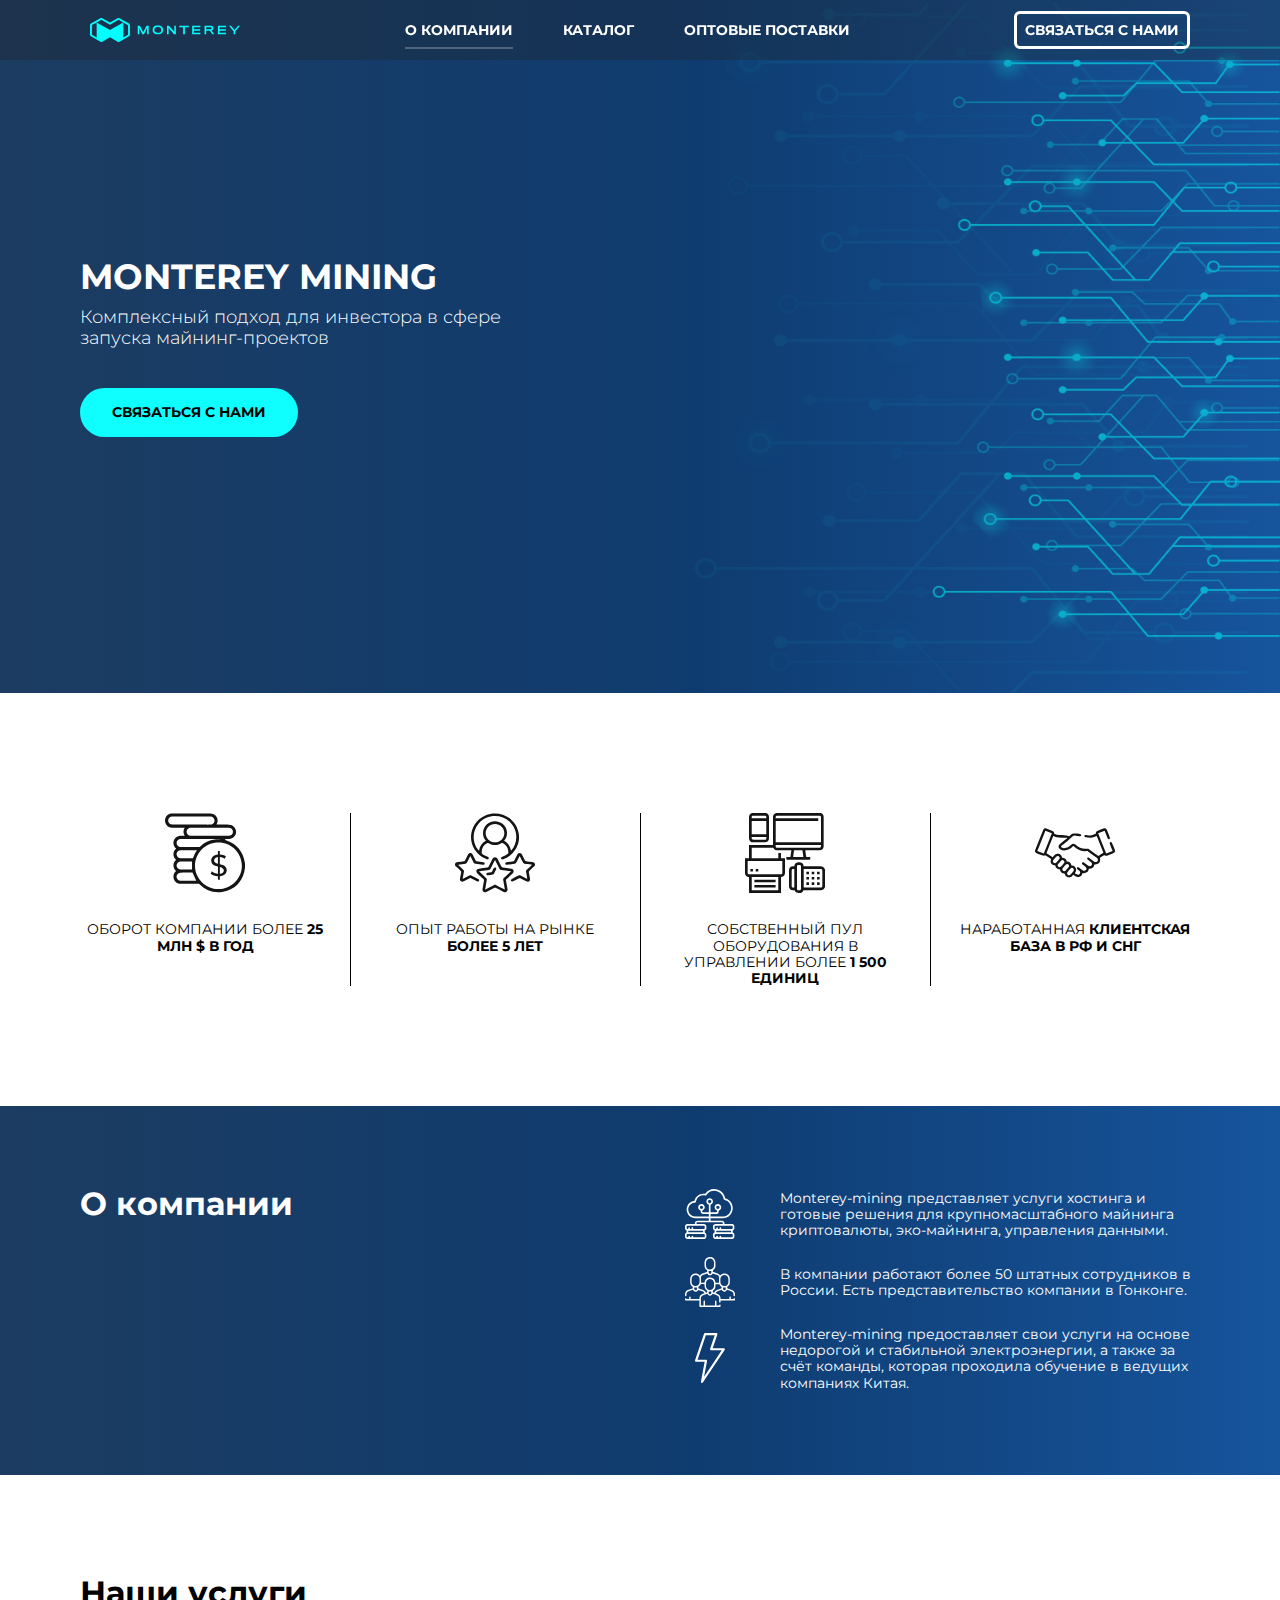
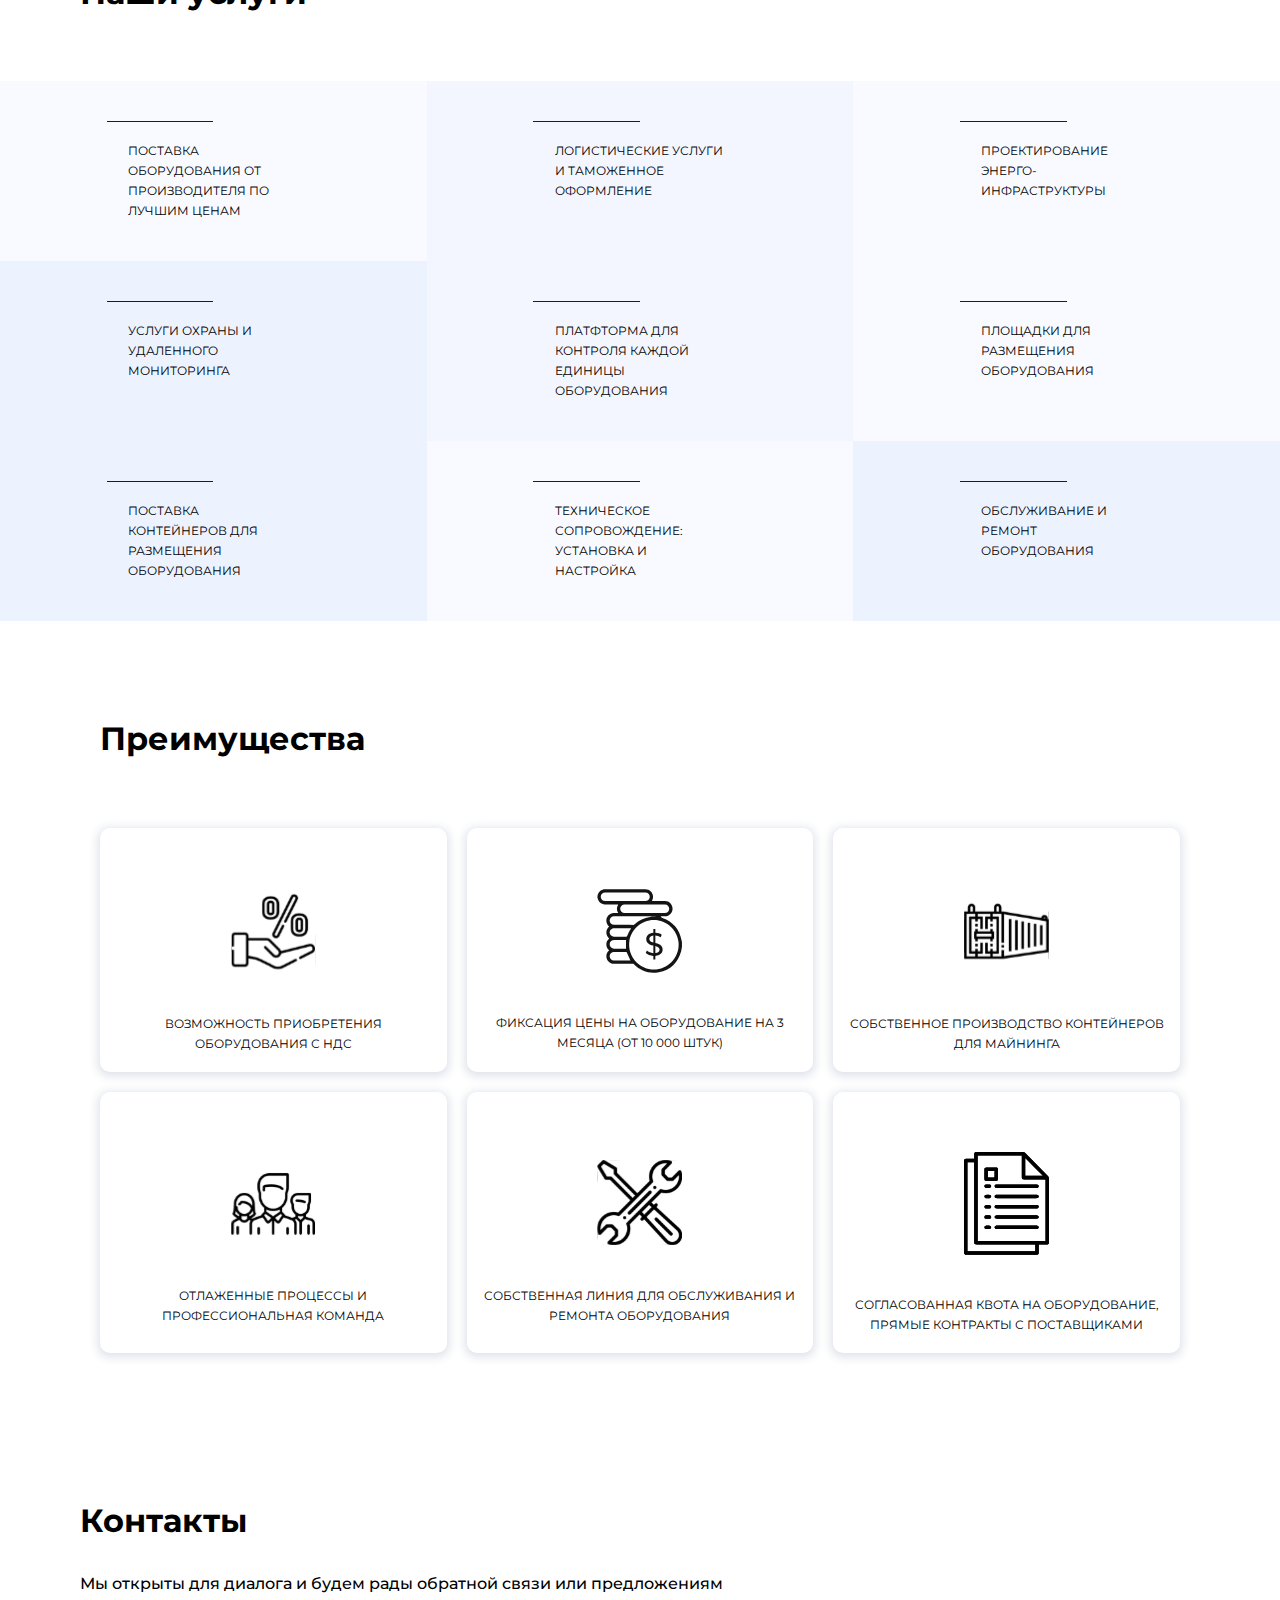
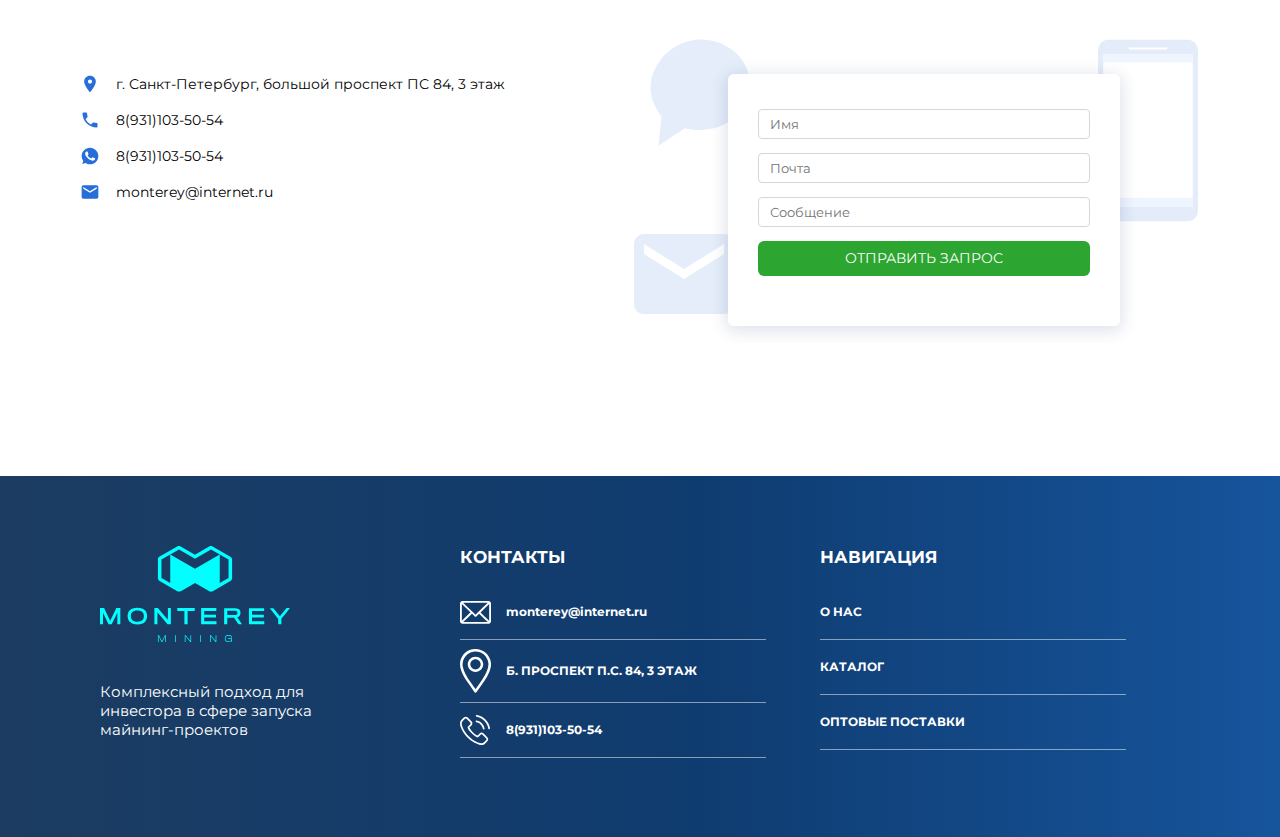
==== commit e8831df1: "fixes 2" ====
--- a/index.html
+++ b/index.html
@@ -90,7 +90,7 @@
 
       <section class="about about_home">
          <h2 class="section__title">
-            О КОМПАНИИ
+            О компании
          </h2>
          <div class="section__container">
             <div class="section__container-item">
@@ -120,7 +120,7 @@
 
       <section class="service">
          <h2 class="section__title">
-            НАШИ УСЛУГИ
+            Наши услуги
          </h2>
          <div class="service__cards">
             <div class="service__card font1">
@@ -132,7 +132,7 @@
             <div class="service__card font3">
                <div class="service__border"></div>
                <p class="service__card-text">
-                  плогистические услуги и таможенное оформление
+                  логистические услуги и таможенное оформление
                </p>
             </div>
             <div class="service__card font1">
@@ -150,7 +150,7 @@
             <div class="service__card font3">
                <div class="service__border"></div>
                <p class="service__card-text">
-                  логистические услуги и таможенное оформление
+                  платфторма для контроля каждой единицы оборудования
                </p>
             </div>
             <div class="service__card font1">
@@ -245,16 +245,16 @@
 
                <li class="contacts__list-item">
                   <img src="images/phone.svg" alt="icon" class="contacts__icon">
-                  <p class="contacts__contact" type="phone">
+                  <a href=”tel:+79311035054” class="contacts__contact">
                      8(931)103-50-54
-                  </p>
+                  </a>
                </li>
 
                <li class="contacts__list-item">
                   <img src="images/wtsp.svg" alt="icon" class="contacts__icon">
-                  <p class="contacts__contact">
+                  <a href=”tel:+79311035054” class="contacts__contact">
                      8(931)103-50-54
-                  </p>
+                  </a>
                </li>
 
                <li class="contacts__list-item">
@@ -306,7 +306,7 @@
 
                <li class="footer__list-item">
                   <img src="images/footer__phone.svg" alt="" class="footer__icon">
-                  <a type="phone" class="footer__text">8(931)103-50-54</a>
+                  <a href=”tel:+79311035054” class="footer__text">8(931)103-50-54</a>
                </li>
             </ul>
          </div>
--- a/pages/home.css
+++ b/pages/home.css
@@ -988,6 +988,8 @@
    font-weight: 400;
    font-size: 20px;
    line-height: 24px;
+   text-decoration: none;
+   color: black;
 }
 
 .contacts__form-container {
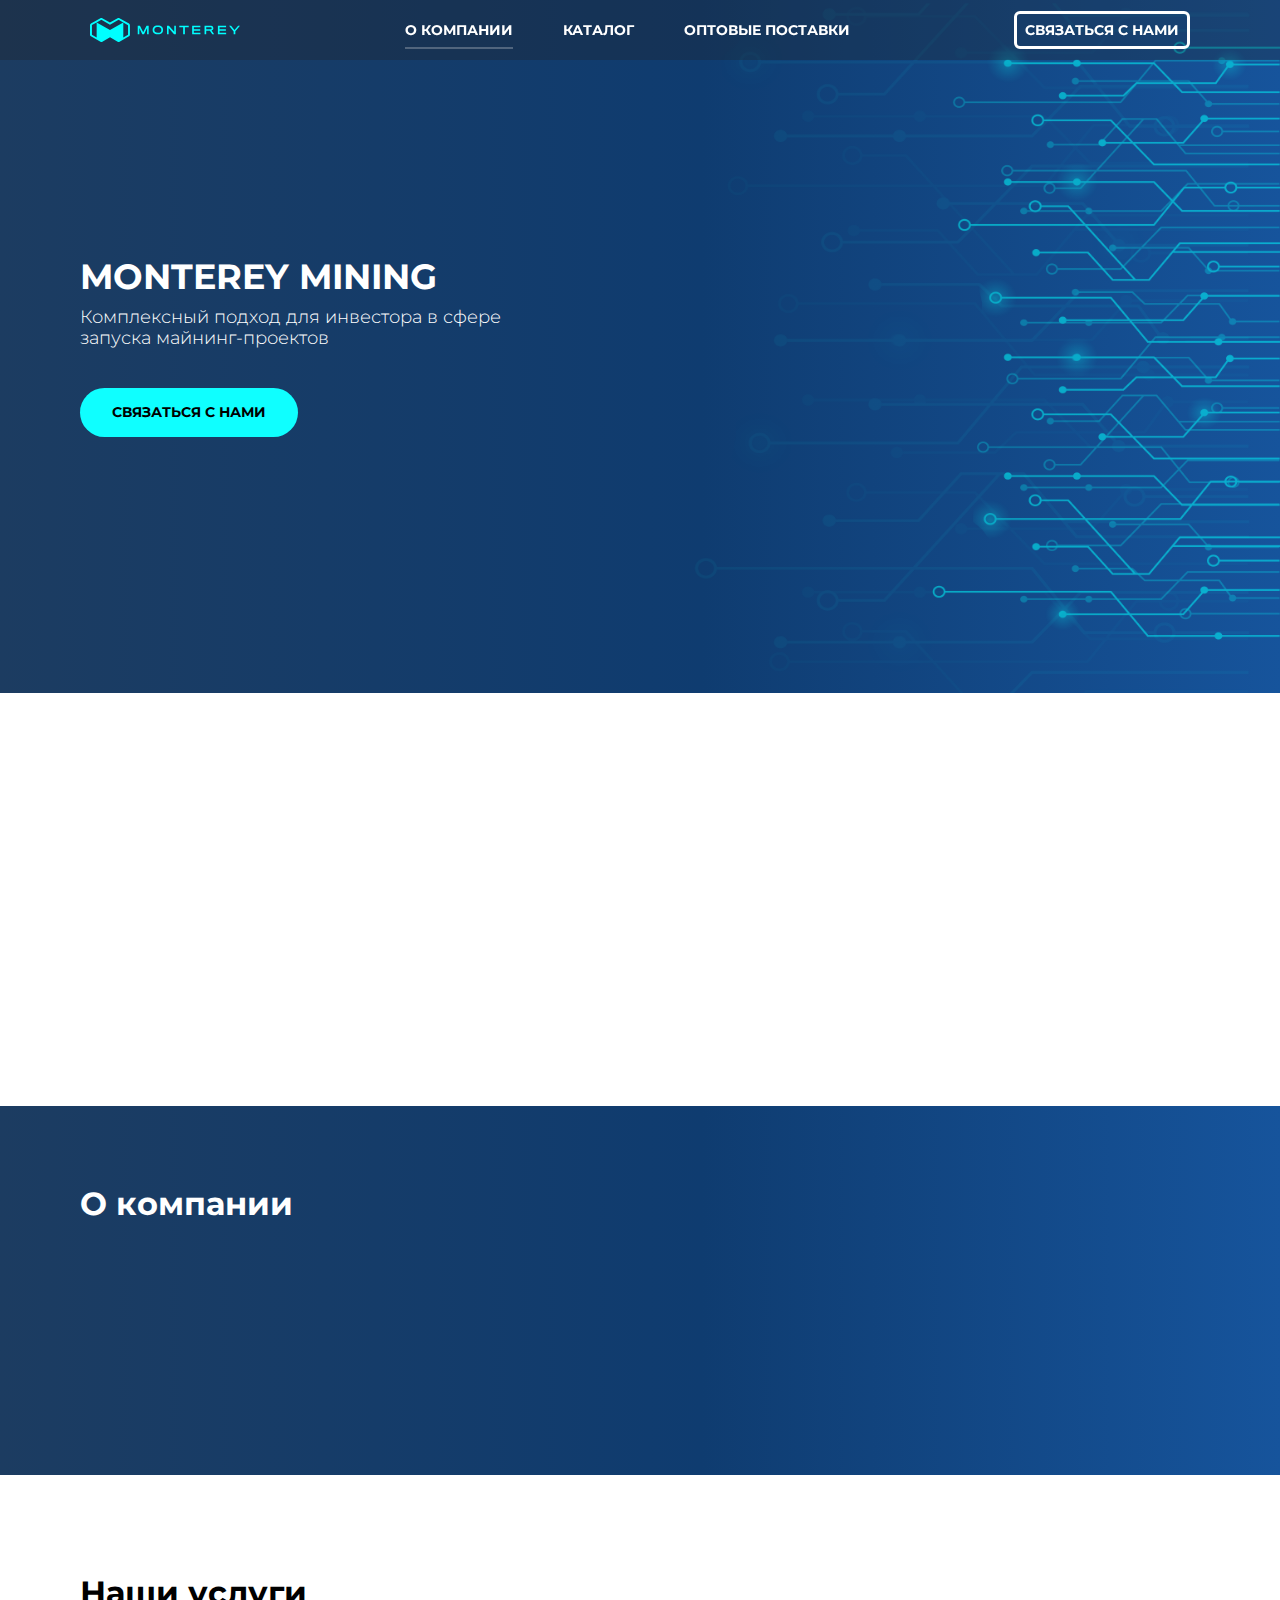
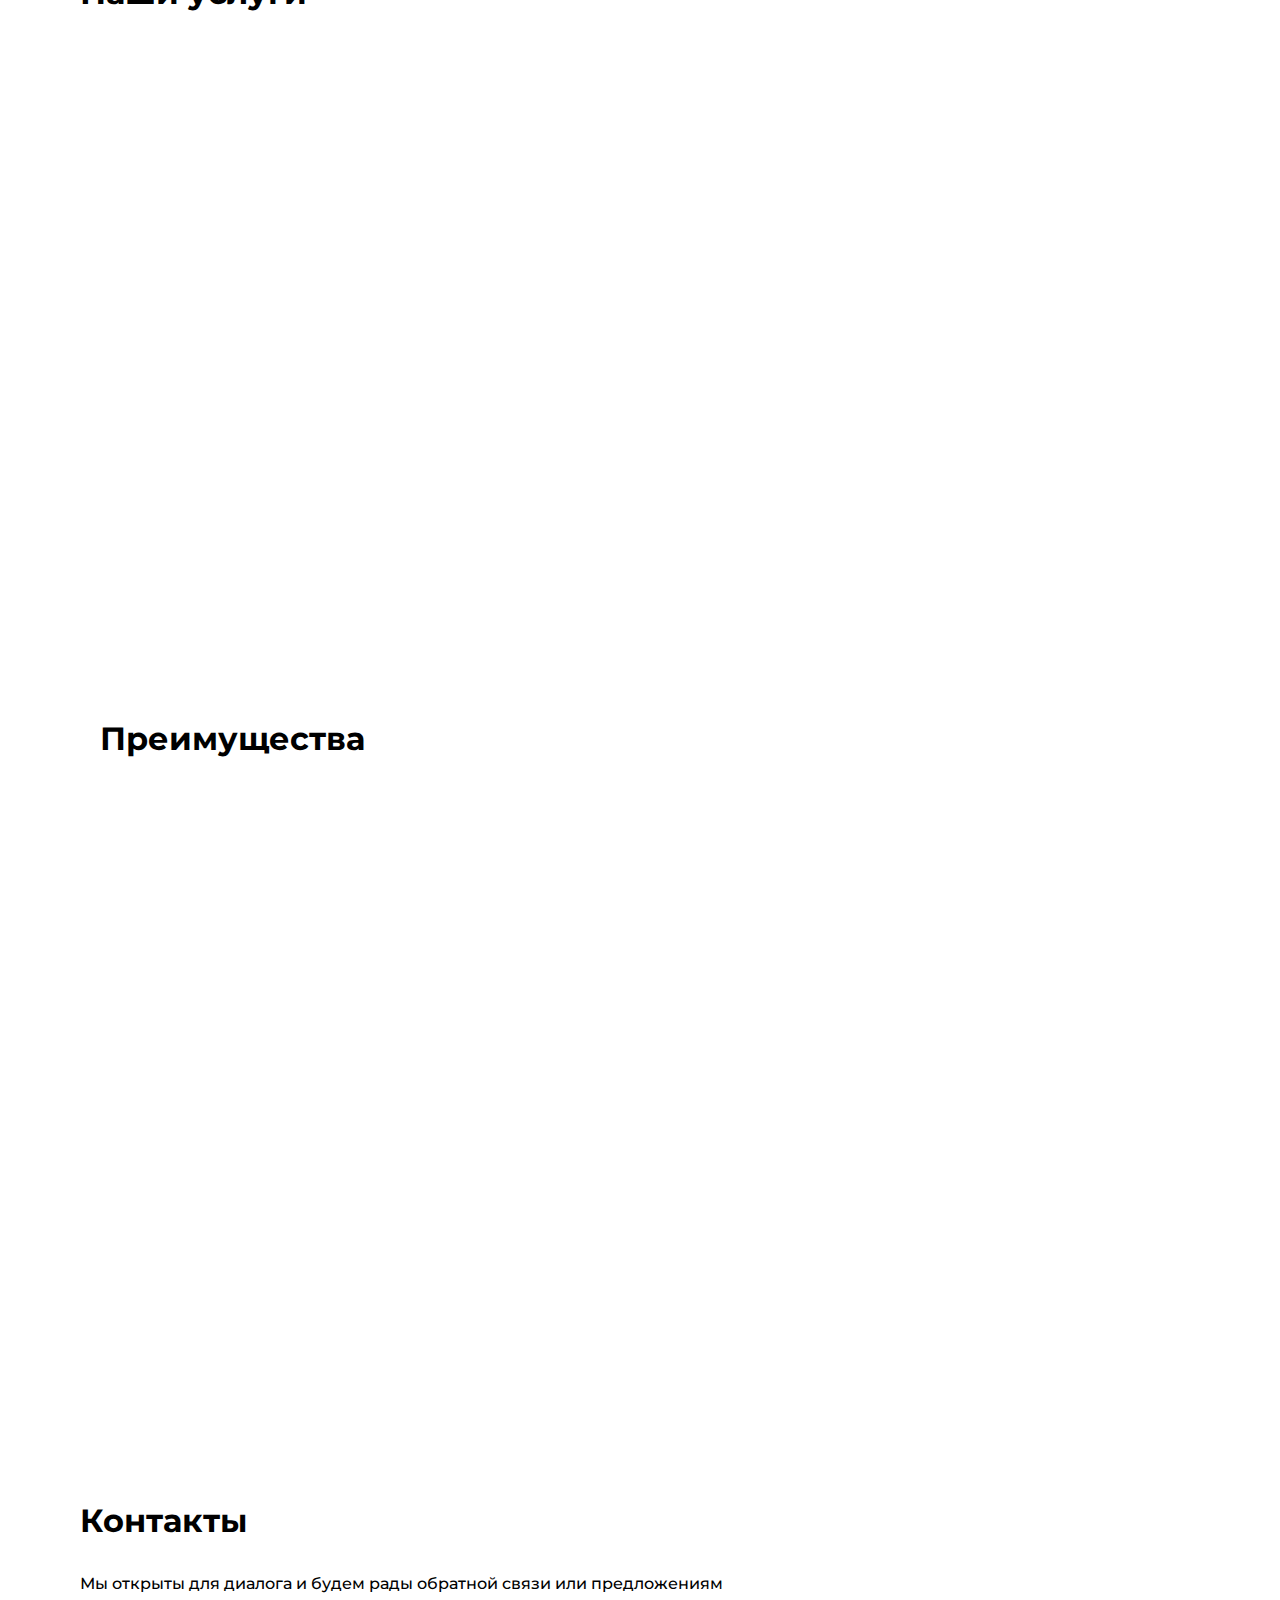
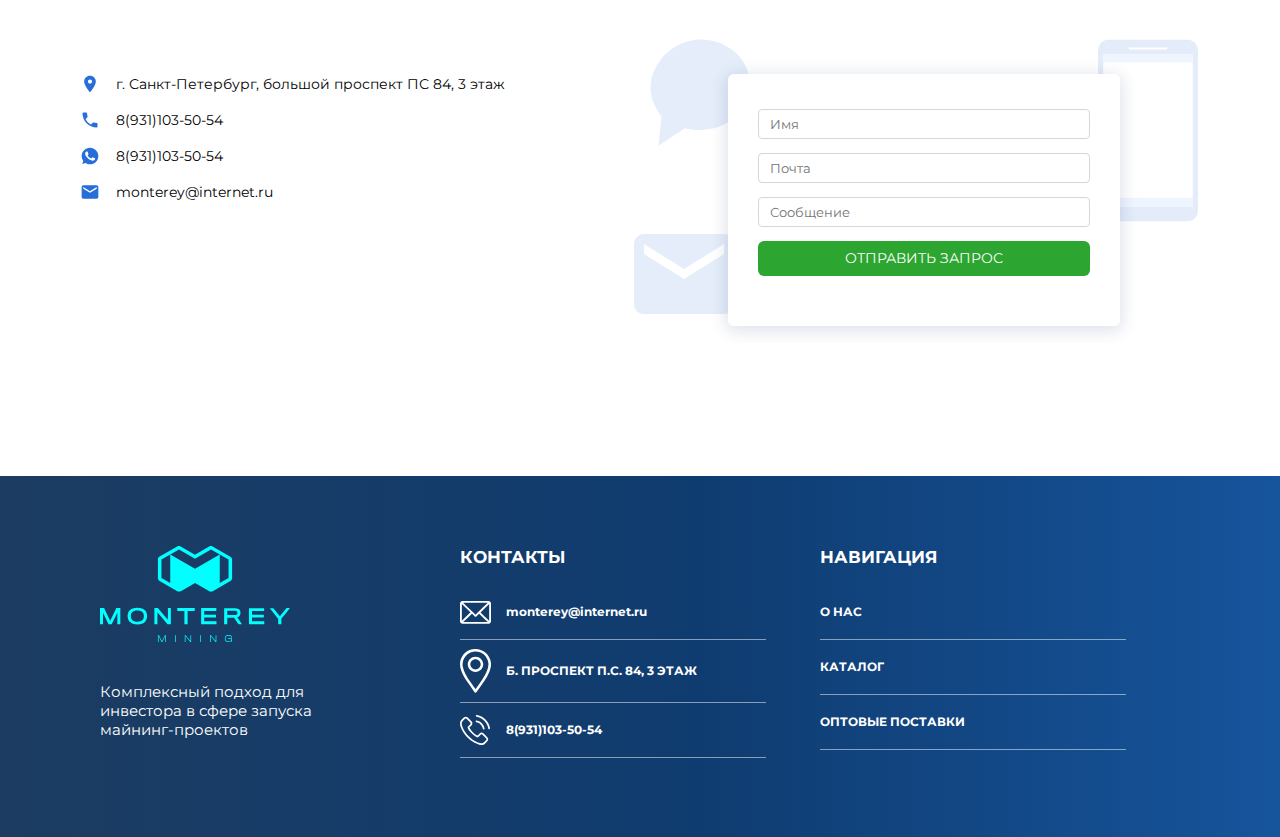
==== commit 1707cffe: "animations" ====
--- a/index.html
+++ b/index.html
@@ -41,13 +41,13 @@
    <main class="content">
       <section class="intro">
          <div class="intro__content">
-            <h1 class="intro__title">
+            <h1 class="intro__title _anim-items _anim-no-hide">
                MONTEREY MINING
             </h1>
-            <h2 class="intro__subtitle">
+            <h2 class="intro__subtitle _anim-items _anim-no-hide">
                Комплексный подход для инвестора в сфере запуска майнинг-проектов
             </h2>
-            <button class="intro__contact" id="contact">
+            <button class="intro__contact _anim-items _anim-no-hide" id="contact">
                СВЯЗАТЬСЯ С НАМИ
             </button>
          </div>
@@ -55,7 +55,7 @@
       </section>
 
       <section class="advantage">
-         <div class="advantage__cards">
+         <div class="advantage__cards _anim-items _anim-no-hide">
             <div class="advantage__card">
                <img src="images/firstadv.svg" alt="Card" class="advantage__card-icon">
                <p class="advantage__card-text">
@@ -93,7 +93,7 @@
             О компании
          </h2>
          <div class="section__container">
-            <div class="section__container-item">
+            <div class="section__container-item _anim-items _anim-no-hide">
                <img src="images/about1.svg" alt="Icon" class="section__icon">
                <p class="section__text">
                   Monterey-mining представляет услуги хостинга и готовые решения для крупномасштабного майнинга криптовалюты,
@@ -101,14 +101,14 @@
                </p>
             </div>
 
-            <div class="section__container-item">
+            <div class="section__container-item _anim-items _anim-no-hide">
                <img src="images/about2.svg" alt="Icon" class="section__icon">
                <p class="section__text">
                   В компании работают более 50 штатных сотрудников в России. Есть представительство компании в Гонконге.
                </p>
             </div>
 
-            <div class="section__container-item">
+            <div class="section__container-item _anim-items _anim-no-hide">
                <img src="images/about3.svg" alt="Icon" class="section__icon">
                <p class="section__text">
                   Monterey-mining предоставляет свои услуги на основе недорогой и стабильной электроэнергии, а также за счёт команды,
@@ -123,55 +123,55 @@
             Наши услуги
          </h2>
          <div class="service__cards">
-            <div class="service__card font1">
+            <div class="service__card font1 _anim-items">
                <div class="service__border"></div>
                <p class="service__card-text">
                   поставка оборудования от производителя по лучшим ценам
                </p>
             </div>
-            <div class="service__card font3">
+            <div class="service__card font3 _anim-items">
                <div class="service__border"></div>
                <p class="service__card-text">
                   логистические услуги и таможенное оформление
                </p>
             </div>
-            <div class="service__card font1">
+            <div class="service__card font1 _anim-items">
                <div class="service__border"></div>
                <p class="service__card-text">
                   проектирование энерго-инфраструктуры
                </p>
             </div>
-            <div class="service__card font2">
+            <div class="service__card font2 _anim-items">
                <div class="service__border"></div>
                <p class="service__card-text">
                   услуги охраны и удаленного мониторинга
                </p>
             </div>
-            <div class="service__card font3">
+            <div class="service__card font3 _anim-items">
                <div class="service__border"></div>
                <p class="service__card-text">
                   платфторма для контроля каждой единицы оборудования
                </p>
             </div>
-            <div class="service__card font1">
+            <div class="service__card font1 _anim-items">
                <div class="service__border"></div>
                <p class="service__card-text">
                   площадки для размещения оборудования
                </p>
             </div>
-            <div class="service__card font2">
+            <div class="service__card font2 _anim-items">
                <div class="service__border"></div>
                <p class="service__card-text">
                   поставка контейнеров для размещения оборудования
                </p>
             </div>
-            <div class="service__card font1">
+            <div class="service__card font1 _anim-items">
                <div class="service__border"></div>
                <p class="service__card-text">
                   техническое сопровождение: установка и настройка
                </p>
             </div>
-            <div class="service__card font2 service__card_none">
+            <div class="service__card font2 service__card_none _anim-items">
                <div class="service__border"></div>
                <p class="service__card-text">
                   обслуживание и ремонт оборудования
@@ -183,42 +183,42 @@
       <section class="adv">
          <h2 class="section__title">Преимущества</h2>
          <div class="adv__cards">
-            <div class="adv__card">
+            <div class="adv__card _anim-items _anim-no-hide">
                <img src="images/adv1.svg" alt="icon" class="adv__icon">
                <p class="adv__text">
                   ВОЗМОЖНОСТЬ ПРИОБРЕТЕНИЯ ОБОРУДОВАНИЯ С НДС
                </p>
             </div>
 
-            <div class="adv__card">
+            <div class="adv__card _anim-items _anim-no-hide">
                <img src="images/adv2.svg" alt="icon" class="adv__icon">
                <p class="adv__text">
                   ФИКСАЦИЯ ЦЕНЫ НА ОБОРУДОВАНИЕ НА 3 МЕСЯЦА (ОТ 10 000 ШТУК)
                </p>
             </div>
 
-            <div class="adv__card">
+            <div class="adv__card _anim-items _anim-no-hide">
                <img src="images/adv3.svg" alt="icon" class="adv__icon">
                <p class="adv__text">
                   СОБСТВЕННОЕ ПРОИЗВОДСТВО КОНТЕЙНЕРОВ ДЛЯ МАЙНИНГА
                </p>
             </div>
 
-            <div class="adv__card">
+            <div class="adv__card _anim-items _anim-no-hide">
                <img src="images/adv4.svg" alt="icon" class="adv__icon">
                <p class="adv__text">
                   ОТЛАЖЕННЫЕ ПРОЦЕССЫ И ПРОФЕССИОНАЛЬНАЯ КОМАНДА
                </p>
             </div>
 
-            <div class="adv__card">
+            <div class="adv__card _anim-items _anim-no-hide">
                <img src="images/adv5.svg" alt="icon" class="adv__icon">
                <p class="adv__text">
                   СОБСТВЕННАЯ ЛИНИЯ ДЛЯ ОБСЛУЖИВАНИЯ И РЕМОНТА ОБОРУДОВАНИЯ
                </p>
             </div>
 
-            <div class="adv__card">
+            <div class="adv__card _anim-items _anim-no-hide">
                <img src="images/adv6.svg" alt="icon" class="adv__icon">
                <p class="adv__text">
                   СОГЛАСОВАННАЯ КВОТА НА ОБОРУДОВАНИЕ, ПРЯМЫЕ КОНТРАКТЫ С ПОСТАВЩИКАМИ
@@ -350,5 +350,6 @@
       </div>
    </main>
    <script src="script/script.js"></script>
+   <script src="script/animation.js"></script>
 </body>
 </html>--- a/pages/home.css
+++ b/pages/home.css
@@ -245,7 +245,7 @@
 
    .header__list {
       flex-direction: column;
-      margin-top: 20px;
+      margin-top: 30px;
    }
 
    .header__list-item {
@@ -319,12 +319,18 @@
    margin: 0 0 20px 0;
    font-size: 50px;
    font-weight: bold;
+   transform: translate(0px, 120%);
+   opacity: 0;
+   transition: all .5s ease-in-out 0s;
 }
 
 .intro__subtitle {
    margin: 0 0 60px 0;
    font-size: 25px;
    font-weight: 300;
+   transform: translate(0px, 120%);
+   opacity: 0;
+   transition: all .5s ease-in-out 0s;
 }
 
 .intro__aside {
@@ -345,6 +351,9 @@
    font-weight: bold;
    font-size: 20px;
    transition: opacity .3s linear;
+   transform: translate(0px, 120%);
+   opacity: 0;
+   transition: all .5s ease-in-out 0s;
 }
 
 .intro__contact:hover {
@@ -469,6 +478,9 @@
    display: grid;
    grid-template-columns: 25% 25% 25% 25%;
    min-width: 100%;
+   transform: translate(0px, 120%);
+   opacity: 0;
+   transition: all .5s ease-in-out 0s;
 }
 
 @media screen and (max-width: 768px) {
@@ -576,6 +588,9 @@
    flex-direction: row;
    justify-content: space-between;
    align-items: center;
+   transform: translate(0px, 120%);
+   opacity: 0;
+   transition: all .5s ease-in-out 0s;
 }
 
 .section__icon {
@@ -730,6 +745,9 @@
    position: relative;
    min-width: 100%;
    padding: 80px 0 40px;
+   transform: translate(0px, 120%);
+   opacity: 0;
+   transition: all .5s ease-in-out 0s;
 }
 
 @media screen and (max-width: 1024px) {
@@ -832,6 +850,9 @@
    border-radius: 10px;
    box-sizing: border-box;
    padding: 0 12px;
+   transform: translate(0px, 120%);
+   opacity: 0;
+   transition: all .5s ease-in-out 0s;
 }
 
 .adv__icon {
@@ -1868,3 +1889,9 @@
    }
 }
 
+/************** animations *************/
+
+._active {
+   transform: translate(0px, 0px);
+   opacity: 1;
+}
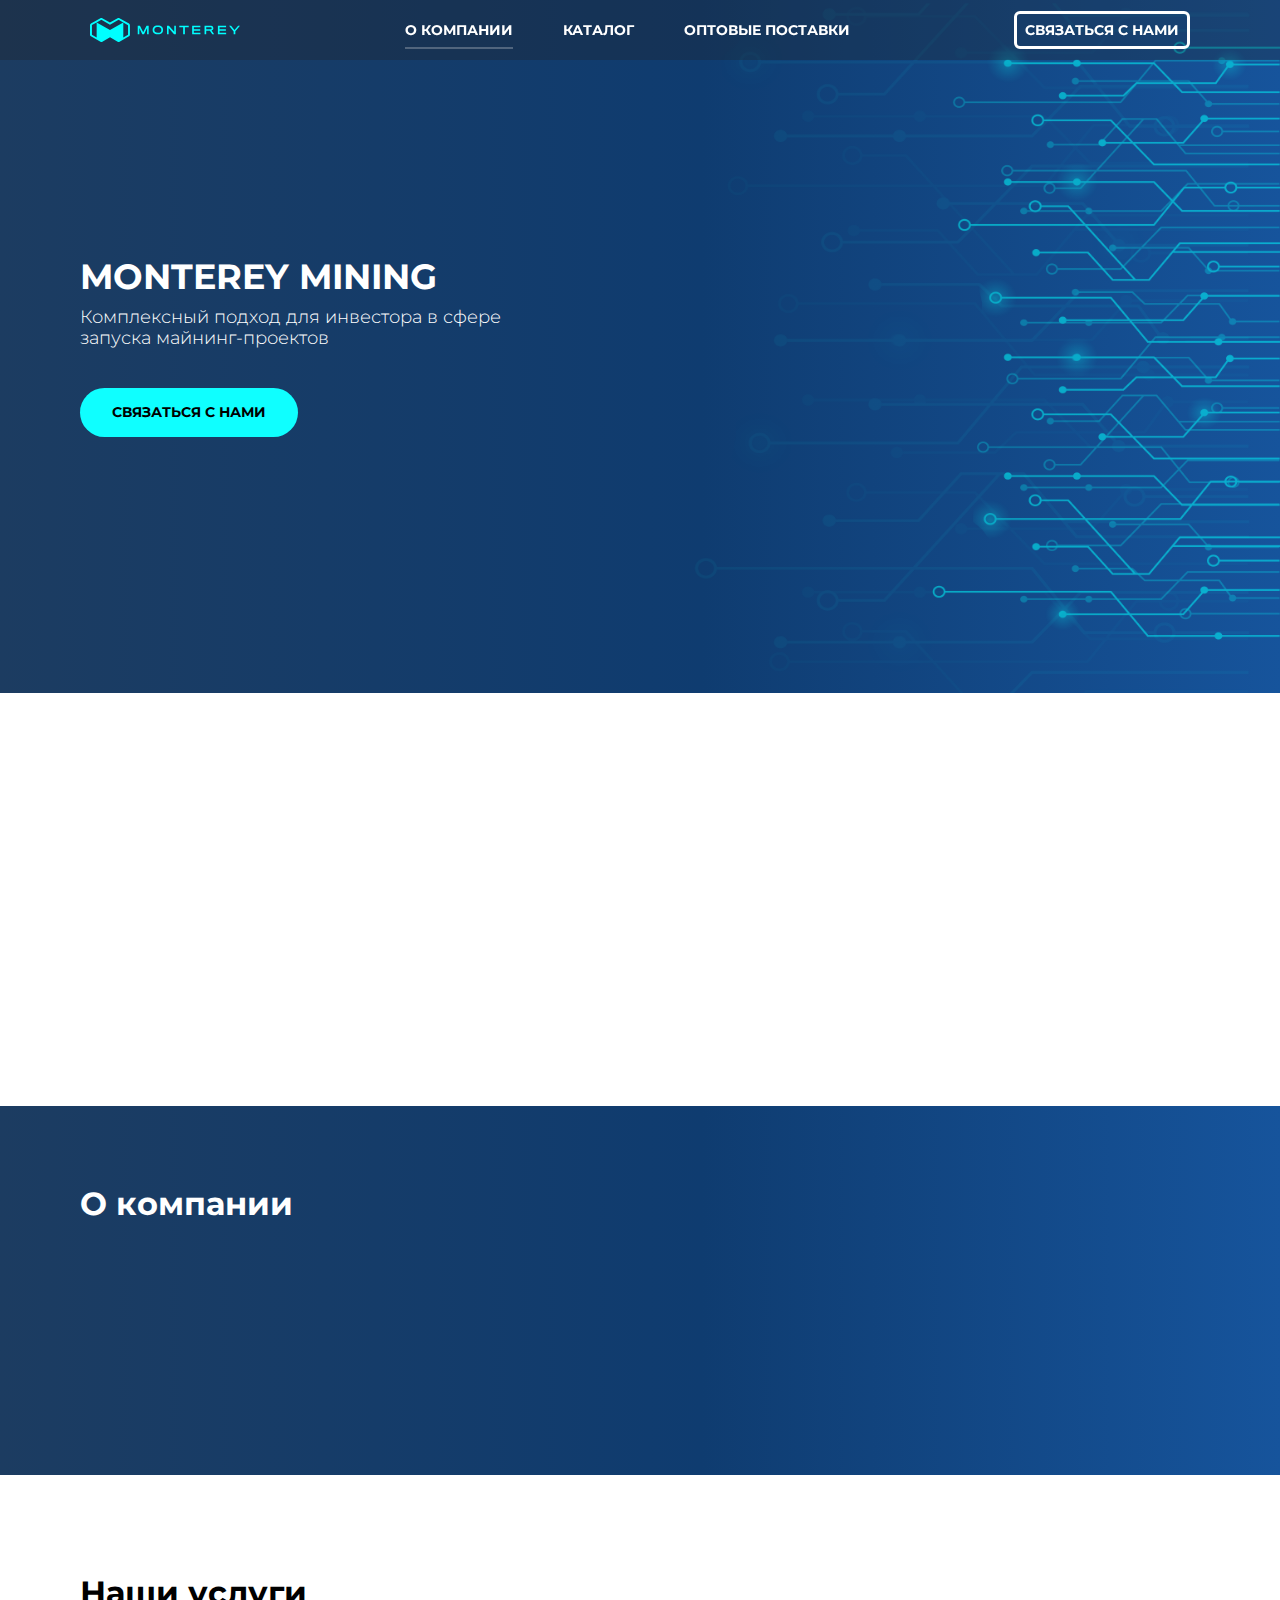
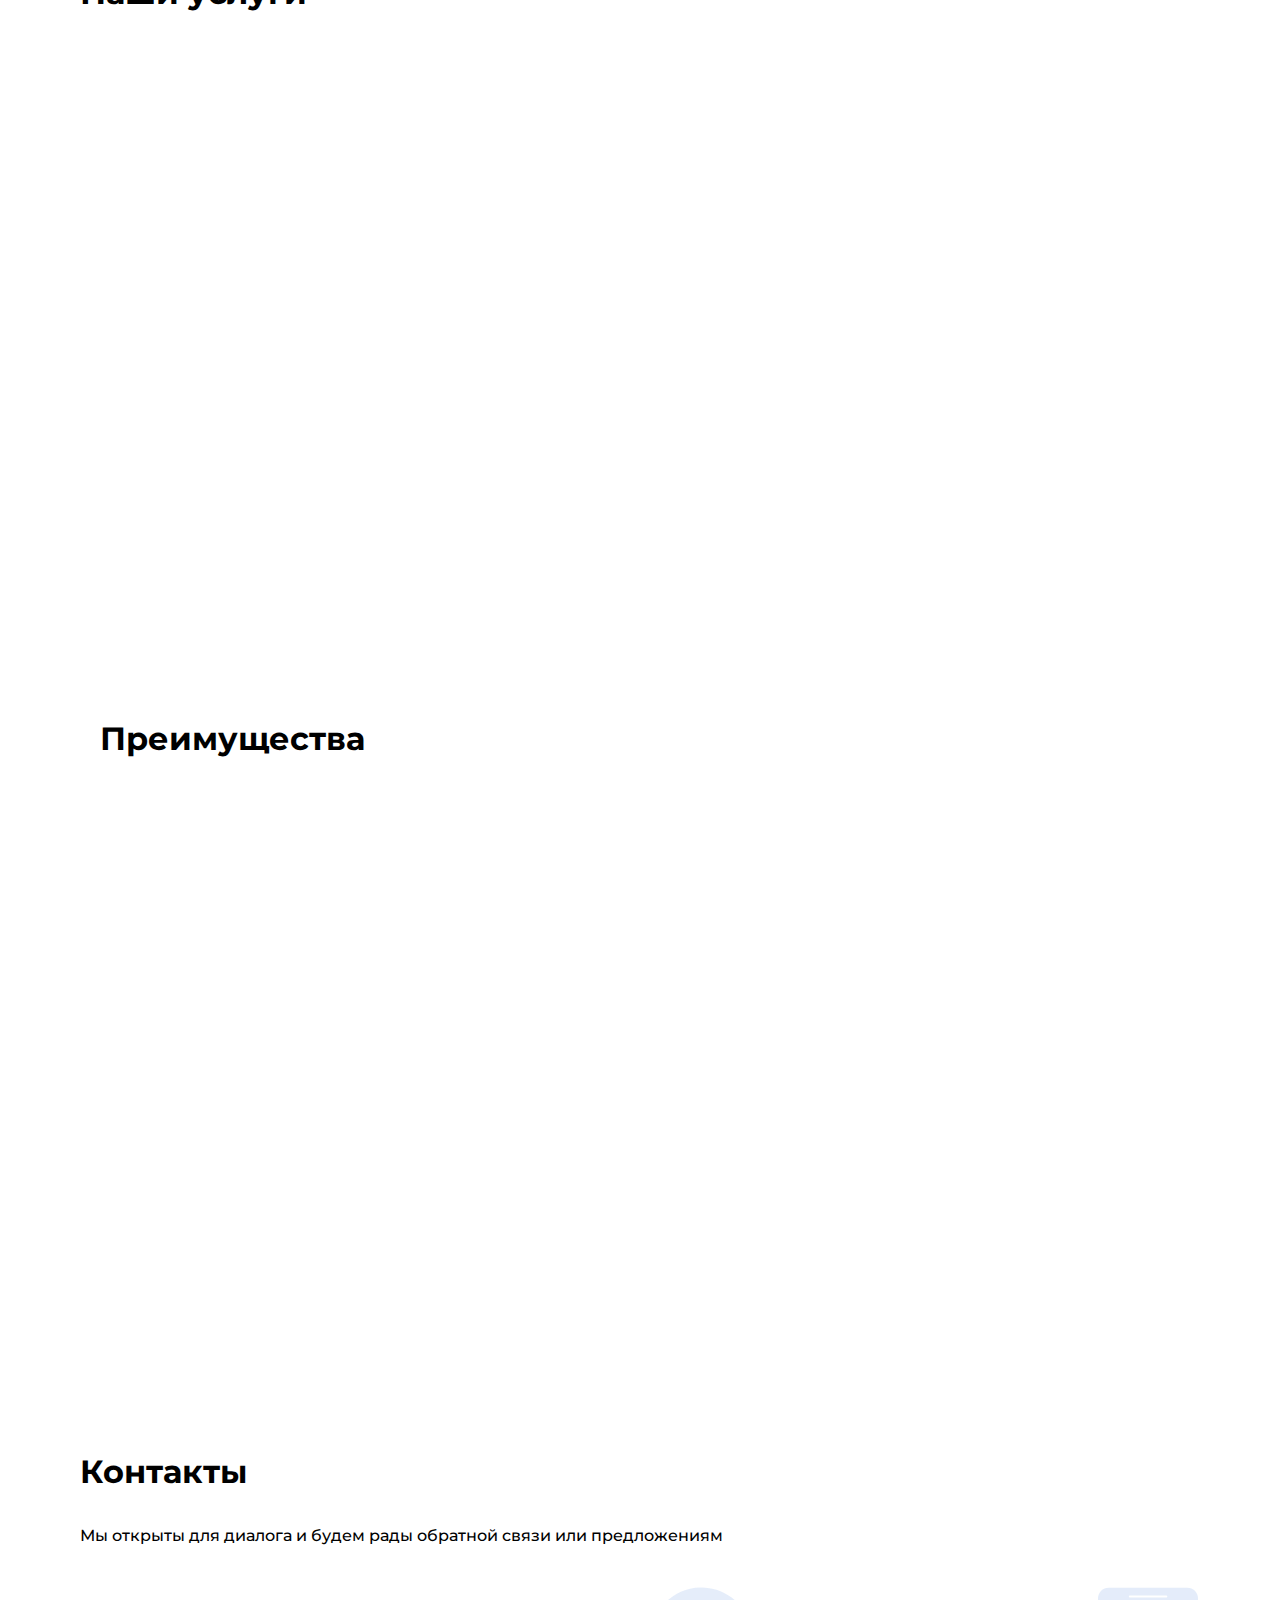
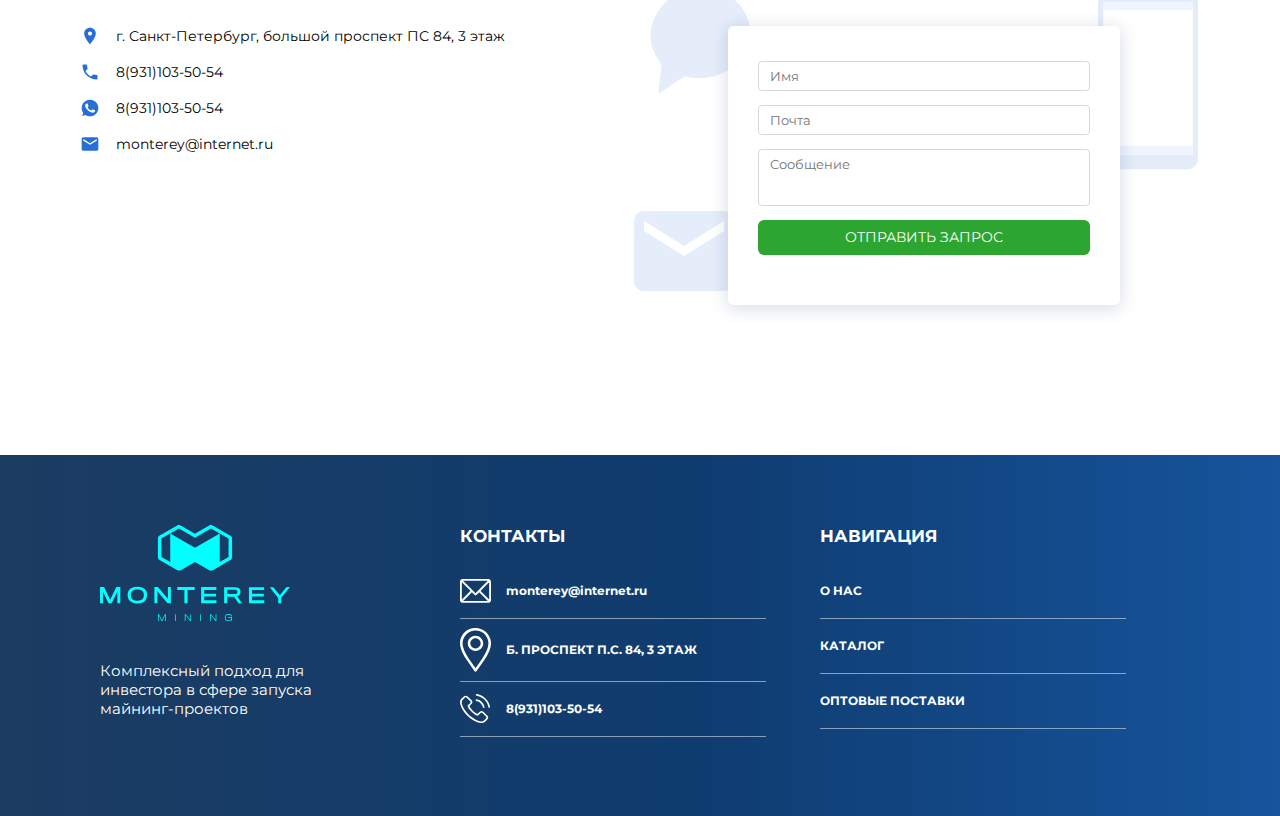
==== commit f9bc7225: "w3 validations done" ====
--- a/index.html
+++ b/index.html
@@ -36,7 +36,7 @@
       <div class="menu__icon">
          <span></span>
       </div>
-      <button class="header__contact" id="contact">СВЯЗАТЬСЯ С НАМИ</button>
+      <button class="header__contact contact">СВЯЗАТЬСЯ С НАМИ</button>
    </header>
    <main class="content">
       <section class="intro">
@@ -47,14 +47,14 @@
             <h2 class="intro__subtitle _anim-items _anim-no-hide">
                Комплексный подход для инвестора в сфере запуска майнинг-проектов
             </h2>
-            <button class="intro__contact _anim-items _anim-no-hide" id="contact">
+            <button class="intro__contact contact _anim-items _anim-no-hide">
                СВЯЗАТЬСЯ С НАМИ
             </button>
          </div>
          <img src="images/visual.png" alt="visual" class="intro__aside">
       </section>
 
-      <section class="advantage">
+      <div class="advantage">
          <div class="advantage__cards _anim-items _anim-no-hide">
             <div class="advantage__card">
                <img src="images/firstadv.svg" alt="Card" class="advantage__card-icon">
@@ -86,7 +86,7 @@
             </div>
             
          </div>
-      </section>
+      </div>
 
       <section class="about about_home">
          <h2 class="section__title">
@@ -245,14 +245,14 @@
 
                <li class="contacts__list-item">
                   <img src="images/phone.svg" alt="icon" class="contacts__icon">
-                  <a href=”tel:+79311035054” class="contacts__contact">
+                  <a href="tel:+7(931)1035054" class="contacts__contact">
                      8(931)103-50-54
                   </a>
                </li>
 
                <li class="contacts__list-item">
                   <img src="images/wtsp.svg" alt="icon" class="contacts__icon">
-                  <a href=”tel:+79311035054” class="contacts__contact">
+                  <a href="tel:+7(931)1035054" class="contacts__contact">
                      8(931)103-50-54
                   </a>
                </li>
@@ -270,11 +270,11 @@
                <img src="images/form1.svg" alt="icon" class="contacts__icon-1">
                <img src="images/form2.svg" alt="icon" class="contacts__icon-2">
                <img src="images/form3.svg" alt="icon" class="contacts__icon-3">
-               <form class="contacts__form" name="sendinfo" validate>
+               <form action="send.php" method="POST" class="contacts__form" name="sendinfo">
                   <fieldset class="contacts__form-set">
-                     <input type="text" class="contacts__text-area" id="name-input" name="inputName" placeholder="Имя" minlength="2" maxlength="30" required>
-                     <input type="email" class="contacts__text-area" id="email-input" name="inputEmail" placeholder="Почта" required>
-                     <input type="text" class="contacts__text-area contacts__text-area_message" id="message-input" name="inputMessage" placeholder="Сообщение">
+                     <input type="text" class="contacts__text-area" name="inputName" placeholder="Имя" minlength="2" maxlength="30" required>
+                     <input type="email" class="contacts__text-area" name="inputEmail" placeholder="Почта" required>
+                     <input type="text" class="contacts__text-area contacts__text-area_message" name="inputMessage" placeholder="Сообщение">
                      <button type="submit" class="contacts__submit">ОТПРАВИТЬ ЗАПРОС</button>
                   </fieldset>
                </form>
@@ -295,7 +295,7 @@
             <ul class="footer__list">
                <li class="footer__list-item">
                   <img src="images/footer__mail.svg" alt="" class="footer__icon">
-                  <a type="mail" class="footer__text">monterey@internet.ru</a>
+                  <p class="footer__text">monterey@internet.ru</p>
                </li>
 
                <li class="footer__list-item">
@@ -306,7 +306,7 @@
 
                <li class="footer__list-item">
                   <img src="images/footer__phone.svg" alt="" class="footer__icon">
-                  <a href=”tel:+79311035054” class="footer__text">8(931)103-50-54</a>
+                  <a href="tel:+7(931)1035054" class="footer__text">8(931)103-50-54</a>
                </li>
             </ul>
          </div>
@@ -337,11 +337,11 @@
          <div class="popup__outer">
             <div class="popup__inner">
                <button type="button" class="popup__close"></button>
-               <form class="contacts__form" name="sendinfo" validate>
+               <form action="send.php" method="POST" class="contacts__form" name="sendinfo">
                   <fieldset class="contacts__form-set">
-                     <input type="text" class="contacts__text-area" id="name-input" name="inputName" placeholder="Имя" minlength="2" maxlength="30" required>
-                     <input type="email" class="contacts__text-area" id="email-input" name="inputEmail" placeholder="Почта" required>
-                     <input type="text" class="contacts__text-area contacts__text-area_message" id="message-input" name="inputMessage" placeholder="Сообщение">
+                     <input type="text" class="contacts__text-area" name="inputName" placeholder="Имя" minlength="2" maxlength="30" required>
+                     <input type="email" class="contacts__text-area" name="inputEmail" placeholder="Почта" required>
+                     <input type="text" class="contacts__text-area contacts__text-area_message" name="inputMessage" placeholder="Сообщение">
                      <button type="submit" class="contacts__submit">ОТПРАВИТЬ ЗАПРОС</button>
                   </fieldset>
                </form>
--- a/pages/home.css
+++ b/pages/home.css
@@ -1,1897 +1,111 @@
+/* import .css file for body block */
+
 @import url(../vendor/Normalize.css);
+
+/* import normalize.css */
 
 @import url(../blocks/root/root.css);
 
-.header {
-   min-width: 100%;
-   display: flex;
-   justify-content: space-between;
-   align-items: center;
-   box-sizing: border-box;
-   padding: 0 120px;
-   position: fixed;
-   height: 80px;
-   background: rgb(33, 33, 33, 30%);
-   z-index: 5000;
-}
+/* import for header */
 
-@media screen and (max-width: 1280px) {
-   .header {
-      padding: 0 90px;
-      height: 60px;
-   }
-}
+@import url(../blocks/header/header.css);
+@import url(../blocks/header/__contact/header__contact.css);
+@import url(../blocks/header/__link/header__link.css);
+@import url(../blocks/header/__link/_active/header__link_active.css);
+@import url(../blocks/header/__list-item/header__list-item.css);
+@import url(../blocks/header/__list/header__list.css);
+@import url(../blocks/header/__logo/header__logo.css);
+@import url(../blocks/header/__nav/header__nav.css);
+@import url(../blocks/header/icon/icon.css);
+@import url(../blocks/header/menu__icon/menu__icon.css);
 
-@media screen and (max-width: 1024px) {
-   .header {
-      padding: 0 50px;
-   }
-}
+/* import for main block */
 
-@media screen and (max-width: 768px) {
-   .header {
-      padding: 0 30px;
-   }
-}
+@import url(../blocks/content/content.css);
+@import url(../blocks/content/section__title.css);
 
-.header__logo {
-   width: 190px;
-}
+/* import for intro block */
 
-@media screen and (max-width: 1280px) {
-   .header__logo {
-      width: 150px;
-   }
-}
+@import url(../blocks/intro/intro.css);
+@import url(../blocks/intro/__aside/intro__aside.css);
+@import url(../blocks/intro/__contact/intro__contact.css);
+@import url(../blocks/intro/__content/intro__content.css);
+@import url(../blocks/intro/__subtitle/intro__subtitle.css);
+@import url(../blocks/intro/__title/intro__title.css);
 
-.menu__icon{
-   
-   display: none;
-}
+/* import for advantages block */
 
-.header__nav {
-   display: flex;
-   justify-content: flex-end;
-}
+@import url(../blocks/advantage/advantage.css);
+@import url(../blocks/advantage/__cards/advantage__cards.css);
+@import url(../blocks/advantage/__card/advantage__card.css);
+@import url(../blocks/advantage/__card-text/advantage__card-text.css);
+@import url(../blocks/advantage/__card-icon/advantage__card-icon.css);
 
+/* import for about block */
 
-.header__list {
-   display: flex;
-   justify-content: space-between;
-   align-items: center;
-   margin: 0;
-   padding: 0;
-}
+@import url(../blocks/about/about.css);
+@import url(../blocks/about/_home/about_home.css);
+@import url(../blocks/about/section__container/section__container.css);
+@import url(../blocks/about/section__container-item/section__container-item.css);
+@import url(../blocks/about/section__text/section__text.css);
+@import url(../blocks/about/section__icon/section__icon.css);
 
-.header__list-item {
-   list-style: none;
-   margin-right: 50px;
-   font-weight: bold;
-   font-size: 16px;
-}
+/* import for service block */
 
-@media screen and (max-width: 1280px) {
-   .header__list-item {
-      font-size: 14px;
-   }
-}
+@import url(../blocks/service/service.css);
+@import url(../blocks/service/fonts/fonts.css);
+@import url(../blocks/service/__cards/service__cards.css);
+@import url(../blocks/service/__card/service__card.css);
+@import url(../blocks/service/__border/service__border.css);
+@import url(../blocks/service/__card-text/service__card-text.css);
 
-@media screen and (max-width: 1024px) {
-   .header__list-item {
-      font-size: 12px;
-   }
-}
+/* import for adv block */
 
-@media screen and (max-width: 768px) {
-   .header__list-item {
-      font-size: 11px;
-   }
-}
+@import url(../blocks/adv/adv.css);
+@import url(../blocks/adv/__cards/adv__cards.css);
+@import url(../blocks/adv/__card/adv__card.css);
+@import url(../blocks/adv/__icon/adv__icon.css);
+@import url(../blocks/adv/__text/adv__text.css);
 
-.header__list-item:last-child {
-   margin: 0;
-}
+/* import for contacts block */
 
-.header__link {
-   text-decoration: none;
-   color: rgb(255, 255, 255);
-   padding-bottom: 8px;
-   transition: opacity .3s linear;
-}
+@import url(../blocks/contacts/contacts.css);
+@import url(../blocks/contacts/icons/icons.css);
+@import url(../blocks/contacts/__contact/contacts__contact.css);
+@import url(../blocks/contacts/__container/contacts__container.css);
+@import url(../blocks/contacts/__form-container/contacts__form-container.css);
+@import url(../blocks/contacts/__form-set/contacts__form-set.css);
+@import url(../blocks/contacts/__form/contacts__form.css);
+@import url(../blocks/contacts/__icon/contacts__icon.css);
+@import url(../blocks/contacts/__list-item/contacts__list-item.css);
+@import url(../blocks/contacts/__list/contacts__list.css);
+@import url(../blocks/contacts/__submit/contacts__submit.css);
+@import url(../blocks/contacts/__subtitle/contacts__subtitle.css);
+@import url(../blocks/contacts/__text-area/contacts__text-area.css);
+@import url(../blocks/contacts/__text-area/_message/contacts__text-area_message.css);
 
-.header__link:hover {
-   opacity: .7;
-}
+/* import for footer */ 
 
-.header__link_active {
-   border-bottom: 2px solid rgba(220, 220, 221, 0.3);
-}
+@import url(../blocks/footer/footer.css);
+@import url(../blocks/footer/__about/footer__about.css);
+@import url(../blocks/footer/__icon/footer__icon.css);
+@import url(../blocks/footer/__item/footer__item.css);
+@import url(../blocks/footer/__list-item/footer__list-item.css);
+@import url(../blocks/footer/__list/footer__list.css);
+@import url(../blocks/footer/__logo/footer__logo.css);
+@import url(../blocks/footer/__mobile/footer__mobile.css);
+@import url(../blocks/footer/__subtitle/footer__subtitle.css);
+@import url(../blocks/footer/__text/footer__text.css);
+@import url(../blocks/footer/__title/footer__title.css);
 
-.header__contact {
-   margin: 0;
-   box-sizing: border-box;
-   padding: 10px;
-   border-radius: 6px;
-   border: 3px solid #ffffff;
-   background-color: transparent;
-   cursor: pointer;
-   color: white;
-   font-weight: bold;
-   font-size: 16px;
-   transition: opacity .3s linear;
-}
+/* import for popup block */
 
-.header__contact:hover {
-   opacity: .7;
-}
+@import url(../blocks/popup/popup.css);
+@import url(../blocks/popup/_opened/popup_opened.css);
+@import url(../blocks/popup/__outer/popup__outer.css);
+@import url(../blocks/popup/__inner/popup__inner.css);
+@import url(../blocks/popup/__close/popup__close.css);
 
-@media screen and (max-width: 1280px) {
-   .header__contact {
-      font-size: 14px;
-      padding: 8px;
-   }
-}
+/* import for active animate elements */
 
-@media screen and (max-width: 1024px) {
-   .header__contact {
-      font-size: 12px;
-   }
-}
-
-@media screen and (max-width: 768px) {
-   .header__contact {
-      font-size: 11px;
-      padding: 6px;
-   }
-}
-
-.icon {
-   display: none;
-   transition: opacity .3s linear;
-}
-
-.icon:hover {
-   opacity: .7;
-}
-
-@media screen and (max-width: 900px) {
-   .header__logo {
-      margin-left: 30px;
-   }
-
-   .header__nav {
-      justify-content: center;
-      align-items: center;
-   }
-
-   .menu__icon{
-      z-index: 10;
-      display: block;
-      position: relative;
-      width: 30px;
-      height: 18px;
-      cursor: pointer;
-      margin-right: 30px;
-   }
-
-   .menu__icon span,
-   .menu__icon::before,
-   .menu__icon::after {
-      left: 0;
-      position: absolute;
-      height: 10%;
-      width: 100%;
-      transition: all 0.3s ease 0s;
-      background-color: #fff; 
-   } 
-
-   .menu__icon::before,
-   .menu__icon::after {
-      content: "";
-   }
-
-   .menu__icon::before {
-      top: 0;
-   }
-
-   .menu__icon::after {
-      bottom: 0;
-   }
-
-   .menu__icon span {
-      top: 50%;
-      transform: scale(1) translate(0px, -50%);
-   }
-
-   .menu__icon._active span {
-      transform: scale(0) translate(0px, -50%);
-   }
-
-   .menu__icon._active::before {
-      top: 50%;
-      transform: rotate(-45deg) translate(0px, -50%);
-   }
-
-   .menu__icon._active::after {
-      bottom: 50%;
-      transform: rotate(45deg) translate(0px, 50%);
-   }
-
-   .header__contact {
-      display: none;
-   }
-
-   .header {
-      padding: 0;
-   }
-
-   .header__nav {
-      box-sizing: border-box;
-      position: fixed;
-      width: 100%;
-      top: 0;
-      left: 0;
-      max-height: 100%;
-      background-color:rgba(80, 80, 80, 0.5);
-      padding: 30px 30px 30px 30px;
-      left: -100%;
-      transition: left .3s ease 0s;
-      overflow: auto;
-   }
-
-   .header__nav._active {
-      left: 0;
-   }
-
-   .header__list {
-      flex-direction: column;
-      margin-top: 30px;
-   }
-
-   .header__list-item {
-      margin: 0 0 30px 0;
-   }
-
-   .header__list-item:last-child {
-      margin: 0;
-   }
-
-   .header__link {
-      font-size: 19px;
-   }
-
-
-}
-
-/* @media screen and (max-width: 900px) {
-   .header__list-item {
-      display: none;
-   }
-
-   .icon {
-      display: block;
-      position: fixed;
-      right: 30px;
-   }
-
-   .header__nav {
-      order: 3;
-   }
-
-   .header__contact {
-      display: none;
-   }
-
-   .header {
-      background-color: transparent;
-      height: 160px;
-      position: absolute;
-   }
-
-} */
-
-/* BLOCK INTRO */
-
-
-.intro {
-   background: linear-gradient(90deg, #1C3C61 0%, #0F3C70 54.81%, #16549C 100%);
-   
-}
-
-.content {
-   color: white;
-}
-
-.intro { 
-   display: flex;
-   flex-direction: row;
-   justify-content: space-between;
-   box-sizing: border-box;
-   padding-left: 120px;
-   align-items: center;
-}
-
-.intro__content {
-   width: 70vw;
-}
-
-.intro__title {
-   margin: 0 0 20px 0;
-   font-size: 50px;
-   font-weight: bold;
-   transform: translate(0px, 120%);
-   opacity: 0;
-   transition: all .5s ease-in-out 0s;
-}
-
-.intro__subtitle {
-   margin: 0 0 60px 0;
-   font-size: 25px;
-   font-weight: 300;
-   transform: translate(0px, 120%);
-   opacity: 0;
-   transition: all .5s ease-in-out 0s;
-}
-
-.intro__aside {
-   object-fit: cover;
-   max-height: 100%;
-   max-width: 60%;
-}
-
-.intro__contact {
-   margin: 0;
-   box-sizing: border-box;
-   padding: 25px 50px;
-   border-radius: 50px;
-   border: none;
-   background-color: #0fffff;
-   cursor: pointer;
-   color: black;
-   font-weight: bold;
-   font-size: 20px;
-   transition: opacity .3s linear;
-   transform: translate(0px, 120%);
-   opacity: 0;
-   transition: all .5s ease-in-out 0s;
-}
-
-.intro__contact:hover {
-   opacity: .7;
-}
-
-@media screen and (max-width: 1280px) {
-   .intro__contact {
-      font-size: 14px;
-      padding: 8px;
-   }
-}
-
-@media screen and (max-width: 1024px) {
-   .intro__contact {
-      font-size: 12px;
-   }
-}
-
-@media screen and (max-width: 768px) {
-   .intro__contact {
-      font-size: 11px;
-      padding: 6px;
-   }
-}
-
-@media screen and (max-width: 1280px) {
-   .intro {
-      padding-left: 80px;
-   } 
-
-   .intro__title {
-      font-size: 35px;
-      margin-bottom: 10px;
-   }
-
-   .intro__subtitle {
-      font-size: 18px;
-      margin-bottom: 40px;
-   }
-
-   .intro__contact {
-      font-size: 14px;
-      padding: 16px 32px;
-   }
-}
-
-@media screen and (max-width: 1024px) {
-   .intro {
-      padding-left: 60px;
-   } 
-
-   .intro__title {
-      font-size: 24px;
-      margin-bottom: 10px;
-   }
-
-   .intro__subtitle {
-      font-size: 12px;
-      margin-bottom: 25px;
-   }
-
-   .intro__contact {
-      font-size: 11px;
-      padding: 12px 24px;
-   }
-}
-
-@media screen and (max-width: 768px) {
-   .intro {
-      padding-left: 30px;
-      height: 700px;
-   } 
-
-   .intro__title {
-      font-size: 40px;
-      margin-bottom: 19px;
-   }
-
-   .intro__subtitle {
-      margin-bottom: 40px;
-   }
-
-   .intro__aside {
-      height: 700px;
-      overflow: hidden;
-   }
-}
-
-
-/* BLOCK ADVANTAGES */
-
-
-
-.advantage {
-   box-sizing: border-box;
-   padding: 200px 120px;
-   display: flex;
-   justify-content: center;
-   align-items: center;
-}
-
-@media screen and (max-width: 1280px) {
-   .advantage {
-      padding: 120px 60px;
-   }
-}
-
-@media screen and (max-width: 1024px) {
-   .advantage {
-      padding: 80px 40px;
-   }
-}
-
-@media screen and (max-width: 768px) {
-   .advantage {
-      padding: 50px 25px;
-   }
-}
-
-.advantage__cards {
-   display: grid;
-   grid-template-columns: 25% 25% 25% 25%;
-   min-width: 100%;
-   transform: translate(0px, 120%);
-   opacity: 0;
-   transition: all .5s ease-in-out 0s;
-}
-
-@media screen and (max-width: 768px) {
-   .advantage__cards {
-      grid-template-columns: 50% 50%;
-      grid-row-gap: 40px;
-   }
-}
-
-.advantage__card {
-   width: 100%;
-   display: flex;
-   flex-direction: column;
-   align-items: center;
-   border-right: 1px solid black;
-
-}
-
-.advantage__card:last-child {
-   border: none;
-}
-
-@media screen and (max-width: 768px) {
-   .advantage__card:nth-child(even) {
-      border-right: none;
-   }
-}
-
-.advantage__card-icon {
-   width: 100px;
-   height: 100px;
-}
-
-@media screen and (max-width: 1280px) {
-   .advantage__card-icon {
-      width: 80px;
-      height: 80px;
-   }
-}
-
-@media screen and (max-width: 768px) {
-   .advantage__card-icon {
-      width: 60px;
-      height: 60px;
-   }
-}
-
-.advantage__card-text {
-   font-size: 16px;
-   margin: 40px 0 0;
-   color: black;
-   text-align: center;
-   max-width: 85%;
-}
-
-@media screen and (max-width: 1280px) {
-   .advantage__card-text {
-      font-size: 14px;
-      margin: 28px 0 0;
-   }
-}
-
-@media screen and (max-width: 768px) {
-   .advantage__card-text {
-      font-size: 10px;
-      margin: 12px 0 0;
-   }
-}
-
-.advantage__card-text span {
-   font-weight: bold;
-}
-
-
-
-/* About block */
-
-
-
-.about {
-   min-width: 100%;
-   box-sizing: border-box;
-   padding: 100px 120px;
-   display: flex;
-   justify-content: space-between;
-   flex-direction: row;
-}
-
-.about_home {
-   background: linear-gradient(90deg, #1C3C61 0%, #0F3C70 54.81%, #16549C 100%);
-}
-
-.section__title {
-   margin: 10px 0 0;
-   font-size: 40px;
-   max-width: 40%;
-}
-
-.section__container {
-   max-width: 50%;
-}
-
-.section__container-item {
-   display: flex;
-   flex-direction: row;
-   justify-content: space-between;
-   align-items: center;
-   transform: translate(0px, 120%);
-   opacity: 0;
-   transition: all .5s ease-in-out 0s;
-}
-
-.section__icon {
-   object-fit: contain;
-   margin: 0 auto;
-}
-
-.section__text {
-   max-width: 80%;
-   font-size: 20px;
-   font-weight: 400;
-}
-
-
-@media screen and (max-width: 1280px) {
-   .section__icon {
-      height: 50px;
-   }
-   
-   .section__text {
-      max-width: 75%;
-      font-size: 14px;
-   }
-
-   .section__title {
-      font-size: 32px;
-   }
-
-   .about {
-      padding: 70px 80px;   
-   }
-}
-
-@media screen and (max-width: 1024px) {
-   .section__icon {
-      height: 32px;
-   }
-   
-   .section__text {
-      max-width: 82%;
-      font-size: 12px;
-   }
-
-   .section__title {
-      font-size: 24px;
-   }
-
-   .about {
-      padding: 60px 40px;   
-   }
-}
-
-@media screen and (max-width: 768px) {
-   .section__container {
-      min-width: 100%;
-   }
-
-   .section__icon {
-      display: none;
-   }
-   
-   .section__text {
-      font-size: 12px;
-      min-width: 100%;
-      margin-top: 15px;
-   }
-
-   .section__title {
-      font-size: 24px;
-      margin: 0;
-      max-width: 100%;
-   }
-
-   .about {
-      padding: 34px;
-      display: flex;
-      justify-content: center;
-      flex-direction: column;
-   }
-}
-
-/* SERVICE */
-
-.service {
-   min-width: 100%;
-   color: black;
-   margin: 120px 0;
-}
-
-@media screen and (max-width: 1280px) {
-   .service {
-      margin: 100px 0;
-   }
-}
-
-@media screen and (max-width: 1024px) {
-   .service {
-      margin: 80px 0;
-   }
-}
-
-@media screen and (max-width: 768px) {
-   .service {
-      margin: 60px 0;
-   }
-}
-
-.service .section__title {
-   margin-left: 120px;
-}
-
-@media screen and (max-width: 1280px) {
-   .service .section__title {
-      margin-left: 80px;
-   }
-}
-
-@media screen and (max-width: 1024px) {
-   .service .section__title {
-      margin-left: 40px;
-   }
-}
-@media screen and (max-width: 768px) {
-   .service .section__title {
-      margin-left: 34px;
-   }
-}
-
-.service__cards {
-   margin-top: 70px;
-   min-width: 100%;
-   display: grid;
-   grid-template-columns: 1fr 1fr 1fr;
-}
-
-@media screen and (max-width: 1024px) {
-   .service__cards {
-      grid-template-columns: 1fr 1fr;
-      margin-top: 50px;
-   }
-}
-
-@media screen and (max-width: 768px) {
-   .service__cards {
-      margin-top: 30px;
-   }
-}
-
-.service__card {
-   display: flex;
-   justify-content: center;
-   position: relative;
-   min-width: 100%;
-   padding: 80px 0 40px;
-   transform: translate(0px, 120%);
-   opacity: 0;
-   transition: all .5s ease-in-out 0s;
-}
-
-@media screen and (max-width: 1024px) {
-   .service__card_none {
-      display: none;
-   }
-
-   .service__card {
-      padding-top: 40px;
-   }
-}
-
-@media screen and (max-width: 1280px) {
-   .service__card {
-      padding-top: 60px;
-   }
-}
-
-.service__border {
-   background-color: blue;
-   position: absolute;
-   top: 22%;
-   left: 25%;
-   height: 1px;
-   width: 25%;
-}
-
-@media screen and (max-width: 768px) {
-   .service__border {
-      left: 10%;
-   }
-}
-
-.service__card-text {
-   max-width: 40%;
-   margin: 0;
-   font-size: 17px;
-   line-height: 26px;
-   text-transform: uppercase;
-}
-
-@media screen and (max-width: 1280px) {
-   .service__card-text {
-      font-size: 12px;
-      line-height: 20px;
-   }
-}
-
-@media screen and (max-width: 1024px) {
-   .service__card-text {
-      font-size: 13px;
-   }
-}
-
-@media screen and (max-width: 768px) {
-   .service__card-text {
-      font-size: 11px;
-      line-height: 14px;
-      max-width: 70%;
-   }
-}
-
-.font1 {
-   background: rgba(189, 208, 255, 0.1);
-}
-
-.font2 {
-   background: rgba(82, 130, 255, 0.1);
-}
-
-.font3 {
-   background: rgba(134, 168, 255, 0.1);
-}
-
-/* adv2 */
-
-.adv {
-   box-sizing: border-box;
-   min-width: 100%;
-   padding: 0 120px;
-   color: black;
-}
-
-.adv__cards {
-   min-width: 100%;
-   display: grid;
-   grid-template-columns: 1fr 1fr 1fr 1fr 1fr 1fr;
-   grid-column-gap: 20px;
-   margin-top: 70px;
-}
-
-.adv__card {
-   min-width: 100%;
-   display: flex;
-   justify-content: center;
-   align-items: center;
-   flex-direction: column;
-   background: #FFFFFF;
-   box-shadow: 0px 2px 10px 1.3px rgba(29, 51, 107, 0.15);
-   border-radius: 10px;
-   box-sizing: border-box;
-   padding: 0 12px;
-   transform: translate(0px, 120%);
-   opacity: 0;
-   transition: all .5s ease-in-out 0s;
-}
-
-.adv__icon {
-   object-fit: cover;
-   width: 77px;
-   margin-top: 60px;
-}
-
-.adv__text {
-   text-align: center;
-   margin: 40px 0 18px;
-   font-size: 10px;
-   font-weight: 400;
-   line-height: 17px;
-}
-
-@media screen and (max-width: 1280px) {
-   .adv {
-      padding: 0 100px;
-   }
-   
-   .adv__cards {
-      grid-template-columns: 1fr 1fr 1fr;
-      grid-gap: 20px;
-   }
-   
-   .adv__card {
-      padding: 0 12px;
-   }
-   
-   .adv__icon {
-      width: 85px;
-      margin-top: 60px;
-   }
-   
-   .adv__text {
-      margin: 40px 0 18px;
-      font-size: 12px;
-      line-height: 20px;
-   }
-}
-
-@media screen and (max-width: 1024px) {
-   .adv {
-      padding: 0 80px;
-   }
-   
-   .adv__cards {
-      grid-template-columns: 1fr 1fr 1fr;
-      grid-column-gap: 20px;
-      margin-top: 40px;
-   }
-   
-   .adv__card {
-      padding: 0 12px;
-   }
-   
-   .adv__icon {
-      width: 64px;
-      margin-top: 60px;
-   }
-   
-   .adv__text {
-      margin: 40px 0 18px;
-      font-size: 11px;
-      line-height: 14px;
-   }
-}
-
-@media screen and (max-width: 768px) {
-   .adv {
-      padding: 0 30px;
-   }
-   
-   .adv__cards {
-      grid-template-columns: 1fr 1fr;
-      grid-column-gap: 8px;
-      margin-top: 35px;
-   }
-   
-   .adv__card {
-      padding: 0 4px;
-   }
-   
-   .adv__icon {
-      width: 50px;
-      margin-top: 30px;
-   }
-   
-   .adv__text {
-      margin: 20px 0 18px;
-      font-size: 9px;
-      line-height: 15px;
-      max-width: 90%;
-   }
-}
-
-/* CONTACTS */
-
-.contacts {
-   color: black;
-   box-sizing: border-box;
-   padding: 0 120px;
-   margin-top: 150px;
-   max-width: 100%;
-   margin-bottom: 170px;
-}
-
-.contacts .section__title {
-   margin: 0 0 50px;
-}
-
-.contacts__subtitle {
-   margin: 0 0 120px;
-   font-weight: 500;
-   font-size: 24px;
-   line-height: 29px;
-}
-
-.contacts__container {
-   display: flex;
-   justify-content: space-between;
-   align-items: flex-start;
-   flex-direction: row;
-}
-
-.contacts__list {
-   margin: 0;
-   padding: 0;
-   display: flex;
-   justify-content: center;
-   align-items: flex-start;
-   flex-direction: column;
-   min-width: 55%;
-}
-
-.contacts__list-item {
-   display: flex;
-   justify-content: start;
-   align-items: center;
-   margin-bottom: 24px;
-}
-
-.contacts__list-item:last-child {
-   margin-bottom: 0;
-}
-
-.contacts__icon {
-   
-}
-
-.contacts__contact {
-   margin: 0 0 0 16px;
-   font-weight: 400;
-   font-size: 20px;
-   line-height: 24px;
-   text-decoration: none;
-   color: black;
-}
-
-.contacts__form-container {
-   min-width: 35%;
-   position: relative;
-   margin-right: 100px;
-}
-
-.contacts__form {
-
-}
-
-.contacts__form-set {
-   min-width: 30%;
-   display: flex;
-   justify-content: space-between;
-   align-items: center;
-   flex-direction: column;
-   margin: 0;
-   box-sizing: border-box;
-   padding: 50px 40px 70px;
-   background: #FFFFFF;
-   box-shadow: 0px 3px 16px 2px rgba(29, 51, 107, 0.15);
-   border-radius: 6px;
-   border: none;
-}
-
-.contacts__text-area {
-   margin: 0 0 20px;
-   box-sizing: border-box;
-   padding: 10px 16px;
-   background-color: transparent;
-   border: 1px solid rgba(215, 215, 215, 1);
-   border-radius: 4px;
-   font-weight: 400;
-   font-size: 14px;
-   line-height: 19px;
-   min-width: 100%;
-   color: rgba(169, 169, 169, 1);
-}
-
-.contacts__text-area_message {
-   padding-bottom: 10%;
-}
-
-.contacts__submit {
-   display: block;
-   width: 100%;
-   margin: 0;
-   padding: 14px 0;
-   background: #2DA531;
-   border-radius: 6px;
-   border: none;
-   cursor: pointer;
-   color: white;
-   transition: opacity .3s linear;
-   font-size: 18px;
-   line-height: 22px;
-}
-
-.contacts__submit:hover {
-   opacity: .7;
-}
-
-.contacts__icon-1 {
-   position: absolute;
-   top: -14%;
-   left: -20%;
-   z-index: -1;
-}
-
-.contacts__icon-2 {
-   position: absolute;
-   bottom: 5%;
-   left: -24%;
-   z-index: -1;
-}
-
-.contacts__icon-3 {
-   position: absolute;
-   top: -14%;
-   right: -20%;
-   z-index: -1;
-   object-fit: cover;
-}
-
-@media screen and (max-width: 1280px) {
-   .contacts {
-      padding: 0 80px;
-      margin-bottom: 150px;
-   }
-   
-   .contacts .section__title {
-      margin: 0 0 35px;
-   }
-   
-   .contacts__subtitle {
-      margin: 0 0 80px;
-      font-size: 16px;
-      line-height: 20px;
-   }
-   
-   .contacts__container {
-      display: flex;
-      justify-content: space-between;
-      align-items: flex-start;
-      flex-direction: row;
-   }
-   
-   .contacts__list {
-      min-width: 55%;
-   }
-   
-   .contacts__list-item {
-      display: flex;
-      justify-content: start;
-      align-items: center;
-      margin-bottom: 16px;
-   }
-   
-   .contacts__icon {
-      width: 20px;
-   }
-   
-   .contacts__contact {
-      margin: 0 0 0 16px;
-      font-size: 14px;
-      line-height: 17px;
-   }
-   
-   .contacts__form-container {
-      min-width: 35%;
-      position: relative;
-      margin-right: 80px;
-   }
-   
-   .contacts__form-set {
-      min-width: 30%;
-      padding: 35px 30px 50px;
-   }
-   
-   .contacts__text-area {
-      margin: 0 0 14px;
-      padding: 6px 11px;
-      font-size: 13px;
-      line-height: 16px;
-   }
-
-   
-   .contacts__submit {
-      padding: 9px 0;
-      font-size: 14px;
-      line-height: 17px;
-   }
-   
-   .contacts__icon-1 {
-      width: 100px;
-   }
-   
-   .contacts__icon-2 {
-      width: 100px;
-   }
-   
-   .contacts__icon-3 {
-      width: 100px;
-   }
-}
-
-@media screen and (max-width: 1024px) {
-   .contacts {
-      padding: 0 60px;
-      margin-top: 120px;
-      margin-bottom: 100px;
-   }
-
-   .contacts .section__title {
-      margin-bottom: 27px;
-   }
-   
-   .contacts__subtitle {
-      margin: 0 0 120px;
-      font-size: 14px;
-      line-height: 16px;
-   }
-   
-   .contacts__list {
-      min-width: 55%;
-   }
-   
-   .contacts__list-item {
-      margin-bottom: 11px;
-   }
-   
-   .contacts__icon {
-      width: 14px;
-   }
-   
-   .contacts__contact {
-      font-size: 12px;
-      line-height: 14px;
-   }
-   
-   .contacts__form-container {
-      min-width: 35%;
-      position: relative;
-      margin-right: 50px;
-   }
-   
-   .contacts__form-set {
-      min-width: 30%;
-      padding: 28px 22px 40px;
-   }
-
-   .contact__form_popup {
-      max-width: 500px;
-   }
-
-   @media screen and (max-width: 768px) {
-      .contact__form_popup {
-         
-      }
-   }
-   
-   .contacts__text-area {
-      margin: 0 0 14px;
-      padding: 4px 9px;
-      font-size: 12px;
-      line-height: 14px;
-   }
-   
-   .contacts__submit {
-      padding: 7px 0;
-      font-size: 12px;
-      line-height: 14px;
-   }
-   
-   .contacts__icon-1 {
-      width: 90px;
-   }
-   
-   .contacts__icon-2 {
-      width: 90px;
-   }
-   
-   .contacts__icon-3 {
-      width: 90px;
-   }
-}
-
-@media screen and (max-width: 768px) {
-   .contacts {
-      box-sizing: border-box;
-      padding: 0 30px;
-      margin-top: 80px;
-   }
-   
-   .contacts .section__title {
-      margin: 0 0 35px;
-   }
-   
-   .contacts__subtitle {
-      margin: 0 0 40px;
-      font-size: 13px;
-      line-height: 17px;
-   }
-   
-   .contacts__container {
-      flex-direction: column;
-   }
-   
-   .contacts__list {
-      min-width: 100%;
-      margin-bottom: 50px;
-   }
-   
-   .contacts__list-item {
-      display: flex;
-      justify-content: start;
-      align-items: center;
-      margin-bottom: 16px;
-   }
-   
-   .contacts__icon {
-      width: 16px;
-   }
-   
-   .contacts__contact {
-      margin: 0 0 0 16px;
-      font-size: 12px;
-      line-height: 15px;
-   }
-   
-   .contacts__form-container {
-      min-width: 100%;
-      position: relative;
-      margin-right: 30px;
-   }
-   
-   .contacts__form-set {
-      min-width: 100%;
-      padding: 35px 30px 50px;
-   }
-   
-   .contacts__text-area {
-      margin: 0 0 14px;
-      padding: 6px 11px;
-      font-size: 13px;
-      line-height: 16px;
-   }
-
-   
-   .contacts__submit {
-      padding: 9px 0;
-      font-size: 14px;
-      line-height: 17px;
-   }
-   
-   .contacts__icon-1 {
-      width: 70px;
-      left: -5%;
-   }
-   
-   .contacts__icon-2 {
-      width: 70px;
-      left: -5%;
-   }
-   
-   .contacts__icon-3 {
-      width: 70px;
-      right: -5%;
-   }
-}
-
-/* footer */ 
-
-.footer {
-   box-sizing: border-box;
-   padding: 85px 120px;
-   min-width: 100%;
-   display: grid;
-   grid-template-columns: 1fr 1fr 1fr;
-   background: linear-gradient(90deg, #1C3C61 0%, #0F3C70 54.81%, #16549C 100%);
-}
-
-.footer__about {
-   display: flex;
-   align-items: flex-start;
-   flex-direction: column;
-}
-
-.footer__logo {
-   display: block;
-}
-
-.footer__mobile {
-   display: none;
-}
-
-.footer__title {
-   font-size: 18px;
-   font-weight: 400;
-   line-height: 25px;
-   max-width: 80%;
-   margin: 40px 0 0 0;
-}
-
-.footer__item {
-   display: flex;
-   flex-direction: column;
-}
-
-.footer__subtitle {
-   font-size: 28px;
-   font-weight: 700;
-   line-height: 36px;
-   margin: 0;
-}
-
-.footer__list {
-   list-style: none;
-   display: flex;
-   flex-direction: column;
-   padding: 0;
-   margin: 25px 0 0 0;
-}
-
-.footer__list-item {
-   max-width: 90%;
-   display: flex;
-   flex-direction: row;
-   justify-content: space-between;
-   align-items: center;
-   margin-bottom: 15px;
-   padding-bottom: 15px;
-   border-bottom: 1px solid rgba(255, 255, 255, 0.5);
-}
-
-.footer__icon {
-   object-fit: cover;
-   margin: 0 auto 0 0;
-}
-
-.footer__text {
-   min-width: 85%;
-   font-size: 14px;
-   font-weight: 700;
-   line-height: 36px;
-   margin: 0;
-   color: white;
-   text-decoration: none;
-}
-
-@media screen and (max-width: 1280px) {
-   .footer {
-      padding: 70px 100px;  
-   }
-
-   .footer__logo {
-      width: 190px;
-   }
-
-   .footer__title {
-      font-size: 15px;
-      line-height: 19px;
-   }
-
-   .footer__subtitle {
-      font-size: 17px;
-      line-height: 23px;
-   }
-
-   .footer__text {
-      font-size: 12px;
-   }
-
-   .footer__list-item {
-      margin-bottom: 9px;
-      padding-bottom: 9px;
-      max-width: 85%;
-   }
-
-   .footer__icon {
-      width: 10%;
-   }
-}
-
-@media screen and (max-width: 1024px) {
-   .footer {
-      padding: 40px 60px;  
-   }
-
-   .footer__logo {
-      width: 160px;
-   }
-
-   .footer__title {
-      font-size: 12px;
-      line-height: 14px;
-   }
-
-   .footer__subtitle {
-      font-size: 14px;
-      line-height: 17px;
-   }
-
-   .footer__text {
-      font-size: 11px;
-   }
-
-   .footer__list-item {
-      margin-bottom: 7px;
-      padding-bottom: 7px;
-      max-width: 90%;
-   }
-
-   .footer__icon {
-      width: 8%;
-   }
-}
-
-@media screen and (max-width: 768px) {
-   .footer {
-      padding: 40px 50px;
-      grid-template-columns: 1fr;
-   }
-
-   .footer__logo {
-      display: none;
-   }
-
-   .footer__mobile {
-      display: block;
-   }   
-
-   .footer__title {
-      max-width: 100%;
-      font-size: 12px;
-      line-height: 17px;
-   }
-
-   .footer__subtitle {
-      font-size: 14px;
-      line-height: 17px;
-   }
-
-   .footer__text {
-      font-size: 11px;
-   }
-
-   .footer__list-item {
-      margin-bottom: 12px;
-      padding-bottom: 12px;
-      max-width: 90%;
-   }
-
-   .footer__icon {
-      width: 7%;
-   }
-
-   .footer__item {
-      max-width: 100%;
-      margin-top: 50px;
-   }
-}
-
-/***************** OPT OPT OPT *********************/
-
-.about_opt {
-   color: black;
-   padding-bottom: 0;
-   margin-top: 30px;
-}
-
-.section__text_opt {
-   min-width: 100%;
-}
-
-/**************  SHOP SHOP SHOP ******************/
-
-.stock {
-   color: black;
-   box-sizing: border-box;
-   padding: 0 120px;
-   margin-top: 100px;
-}
-
-.stock__cards {
-   margin-top: 80px;
-   display: grid;
-   grid-template-columns: 1fr 1fr 1fr;
-   grid-gap: 35px;
-   min-width: 100%;
-}
-
-.stock__card {
-   box-sizing: border-box;
-   padding: 25px;
-   display: flex;
-   flex-direction: column;
-   min-width: 100%;
-   box-shadow: 0px 2px 20px 1.4px rgba(29, 51, 107, 0.1);
-   border-radius: 12px;
-}
-
-.stock__image {
-   object-fit: cover;
-   width: 100%;
-}
-
-.stock__name {
-   margin: 30px 0 0;
-   font-size: 22px;
-   font-weight: 400;
-   line-height: 14px;
-}
-
-.stock__name-model {
-   font-weight: 600;
-}
-
-.stock__props {
-   list-style: none;
-   padding: 0;
-   margin: 40px 0 0;
-}
-
-.stock__props-item {
-   display: flex;
-   justify-content: flex-start;
-   align-items: center;
-   margin: 0 0 20px;
-}
-
-.stock__props-item:last-child {
-   margin: 0;
-}
-
-.stock__props-text_bold {
-   font-weight: 600;
-   font-size: 14px;
-   line-height: 18px;
-   margin-right: 4px;
-}
-
-.stock__props-text {
-   margin: 0;
-   font-weight: 400;
-   font-size: 14px;
-   line-height: 18px;
-}
-
-.stock__button {
-   width: 180px;
-   color: white;
-   margin-top: 36px;
-   box-sizing: border-box;
-   padding: 10px;
-   cursor: pointer;
-   background: linear-gradient(90.52deg, #234C7B 0.45%, #1E85B1 102.48%);
-   border-radius: 6px;
-   font-weight: bold;
-   font-size: 16px;
-   transition: opacity .3s linear;
-   border: none;
-}
-
-.stock__button:hover {
-   opacity: .7;
-}
-
-@media screen and (max-width: 1280px) {
-   .stock {
-      padding: 0 100px;
-   }
-   
-   .stock__cards {
-      margin-top: 60px;
-      grid-template-columns: 1fr 1fr 1fr;
-      grid-gap: 25px;
-   }
-   
-   .stock__card {
-      padding: 15px;
-      border-radius: 10px;
-   }
-   
-   .stock__name {
-      display: flex;
-      flex-direction: column;
-      margin: 30px 0 0;
-      font-size: 18px;
-      line-height: 22px;
-   }
-   
-   .stock__props {
-      margin: 30px 0 0;
-   }
-   
-   .stock__props-item {
-      margin: 0 0 16px;
-   }
-   
-   
-   .stock__props-text_bold {
-      font-size: 12px;
-      line-height: 14px;
-      margin-right: 3px;
-   }
-   
-   .stock__props-text {
-      font-size: 12px;
-      line-height: 14px;
-   }
-   
-   .stock__button {
-      width: 140px;
-      margin-top: 28px;
-      padding: 8px;
-      border-radius: 4px;
-   }
-}
-
-@media screen and (max-width: 1024px) {
-   .stock {
-      padding: 0 60px;
-   }
-   
-   .stock__cards {
-      margin-top: 50px;
-      grid-template-columns: 1fr 1fr;
-      grid-gap: 20px;
-   }
-   
-   .stock__card {
-      padding: 15px;
-      border-radius: 10px;
-   }
-   
-   .stock__name {
-      display: flex;
-      flex-direction: column;
-      margin: 30px 0 0;
-      font-size: 22px;
-      line-height: 25px;
-   }
-   
-   .stock__props {
-      margin: 30px 0 0;
-   }
-   
-   .stock__props-item {
-      margin: 0 0 16px;
-   }
-   
-   
-   .stock__props-text_bold {
-      font-size: 15px;
-      line-height: 18px;
-      margin-right: 3px;
-   }
-   
-   .stock__props-text {
-      font-size: 15px;
-      line-height: 18px;
-   }
-   
-   .stock__button {
-      width: 140px;
-      margin-top: 28px;
-      padding: 8px;
-      border-radius: 4px;
-   }
-}
-
-@media screen and (max-width: 768px) {
-   .stock {
-      padding: 15px;
-   }
-   
-   .stock .section__title {
-      margin-left: 15px;
-   }
-   
-   .stock__cards {
-      margin-top: 50px;
-      grid-template-columns: 1fr 1fr;
-      grid-gap: 12px;
-   }
-   
-   .stock__card {
-      padding: 8px;
-      border-radius: 10px;
-      justify-content: flex-start;
-   }
-   
-   .stock__name {
-      display: flex;
-      flex-direction: column;
-      margin: 20px 0 0;
-      font-size: 16px;
-      line-height: 20px;
-   }
-   
-   .stock__props {
-      margin: 20px 0 0;
-   }
-   
-   .stock__props-item {
-      margin: 0 0 8px;
-      display: flex;
-      flex-direction: column;
-      align-items: flex-start;
-      text-align: left;
-   }
-   
-   
-   .stock__props-text_bold {
-      font-size: 10px;
-      line-height: 13px;
-      margin-right: 3px;
-   }
-   
-   .stock__props-text {
-      font-size: 11px;
-      line-height: 13px;
-   }
-   
-   .stock__button {
-      font-size: 11px;
-      width: 110px;
-      margin-top: 28px;
-      padding: 8px;
-      border-radius: 4px;
-   }
-}
-
-/************* POPUP POPUP POPUP *****************/
-
-.popup {
-   width: 100%;
-   display: flex;
-   justify-content: center;
-   align-items: center;
-   position: fixed;
-   top: 0;
-   left: 0;
-   height: 100vh;
-   background-color: rgb(53, 53, 53, .3);
-   visibility: hidden;
-   opacity: 0;
-   transition: visibility 0s, opacity 0.5s linear;
-}
-
-.popup_opened {
-   visibility: visible;
-   opacity: 1;
-   transition: visibility 0s, opacity 0.5s linear;
-}
-
-.popup__outer {
-   width: 100%;
-   display: flex;
-   justify-content: center;
-   align-items: center;
-}
-
-.popup__inner {
-   width: 35%;
-   position: relative;
-}
-
-@media screen and (max-width: 768px) {
-   .popup__inner {
-      width: 80%;
-   }
-}
-
-.popup__close {
-   position: absolute;
-   z-index: 1000;
-   width: 32px;
-   height: 32px;
-   right: -9%;
-   top: -12%;
-   transition: opacity .3s linear;
-   background-color: transparent;
-   border: none;
-   padding: 0;
-   background-image: url("../images/CloseIcon.svg");
-   background-size: cover;
-}
-
-.popup__close:hover {
-   opacity: .6;
-   cursor: pointer;
-}
-
-@media screen and (max-width: 1280px) {
-   .popup__close {
-      width: 28px;
-      height: 28px;
-   }
-}
-
-@media screen and (max-width: 1024px) {
-   .popup__close {
-      width: 24px;
-      height: 24px;
-   }
-}
-
-@media screen and (max-width: 768px) {
-   .popup__close {
-      width: 20px;
-      height: 20px;
-   }
-}
-
-/************** animations *************/
-
-._active {
-   transform: translate(0px, 0px);
-   opacity: 1;
-}
+@import url(../blocks/animations/animatedItems.css);
